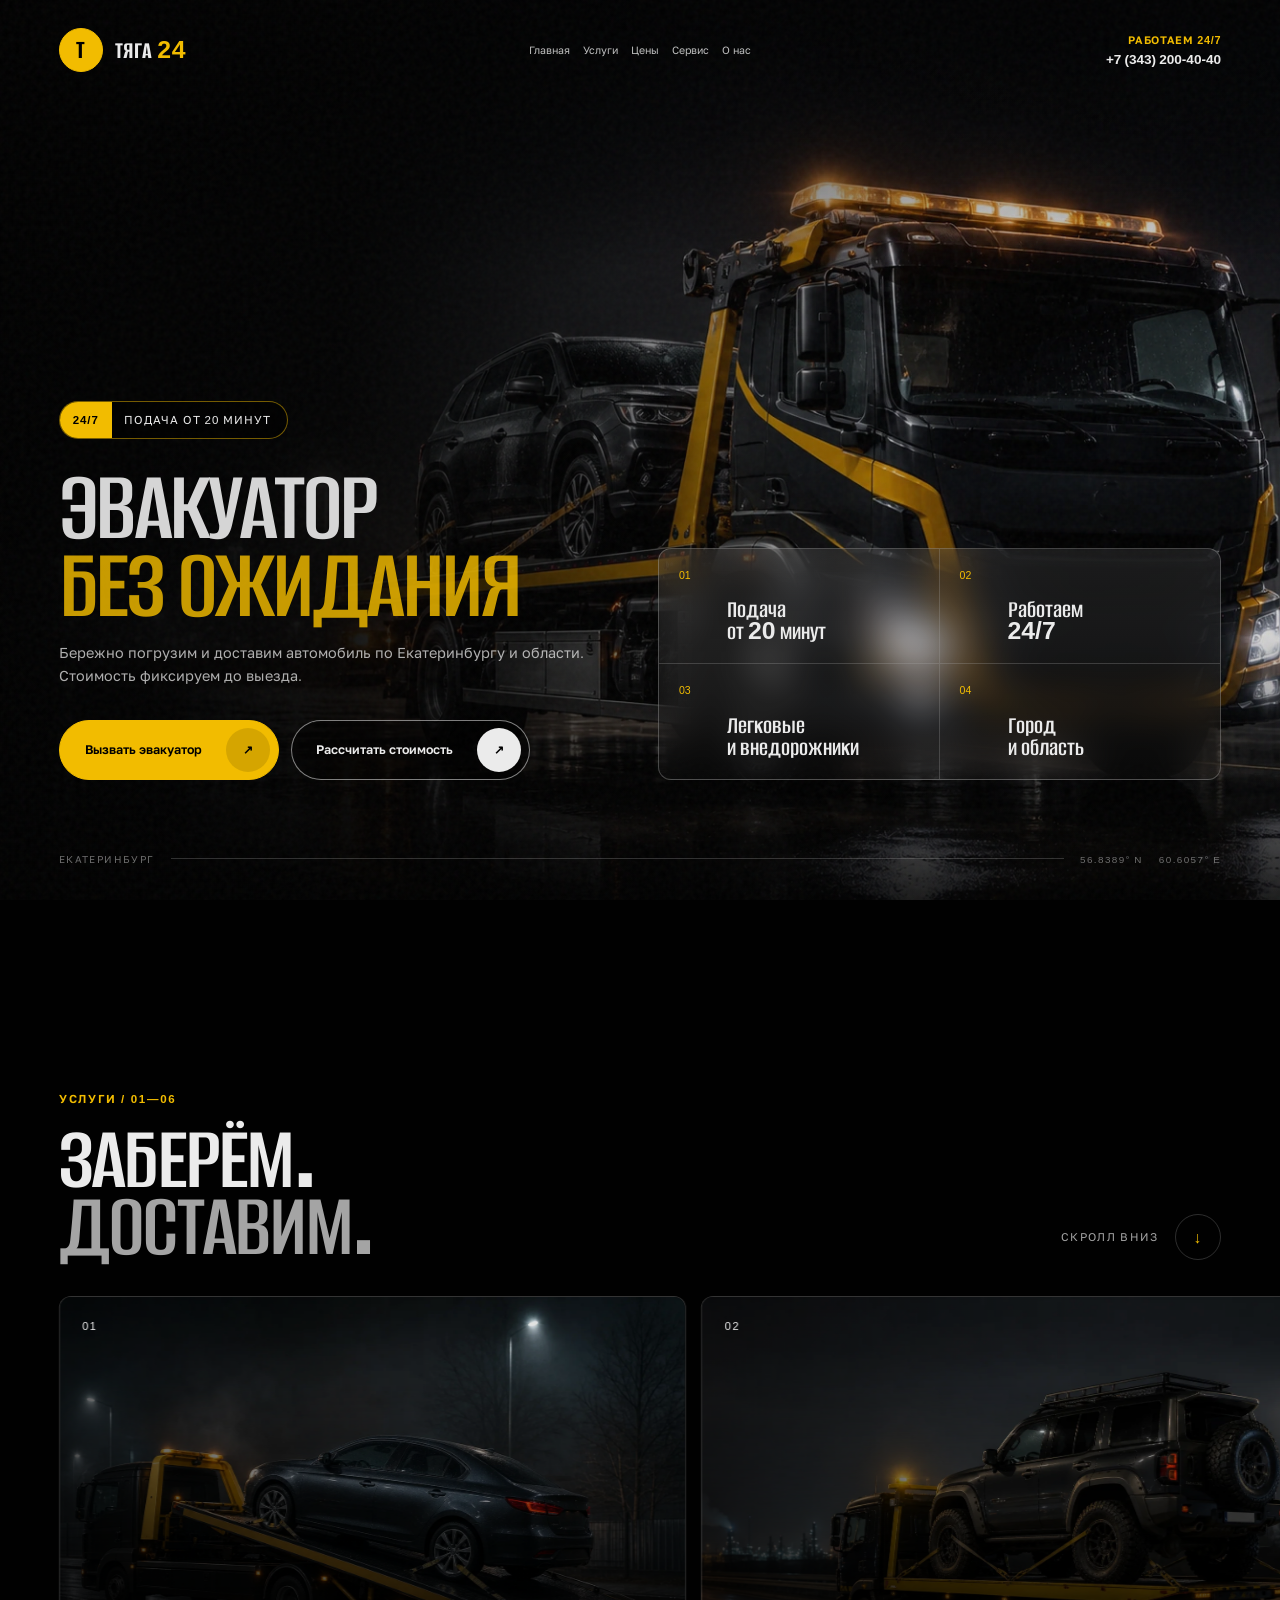
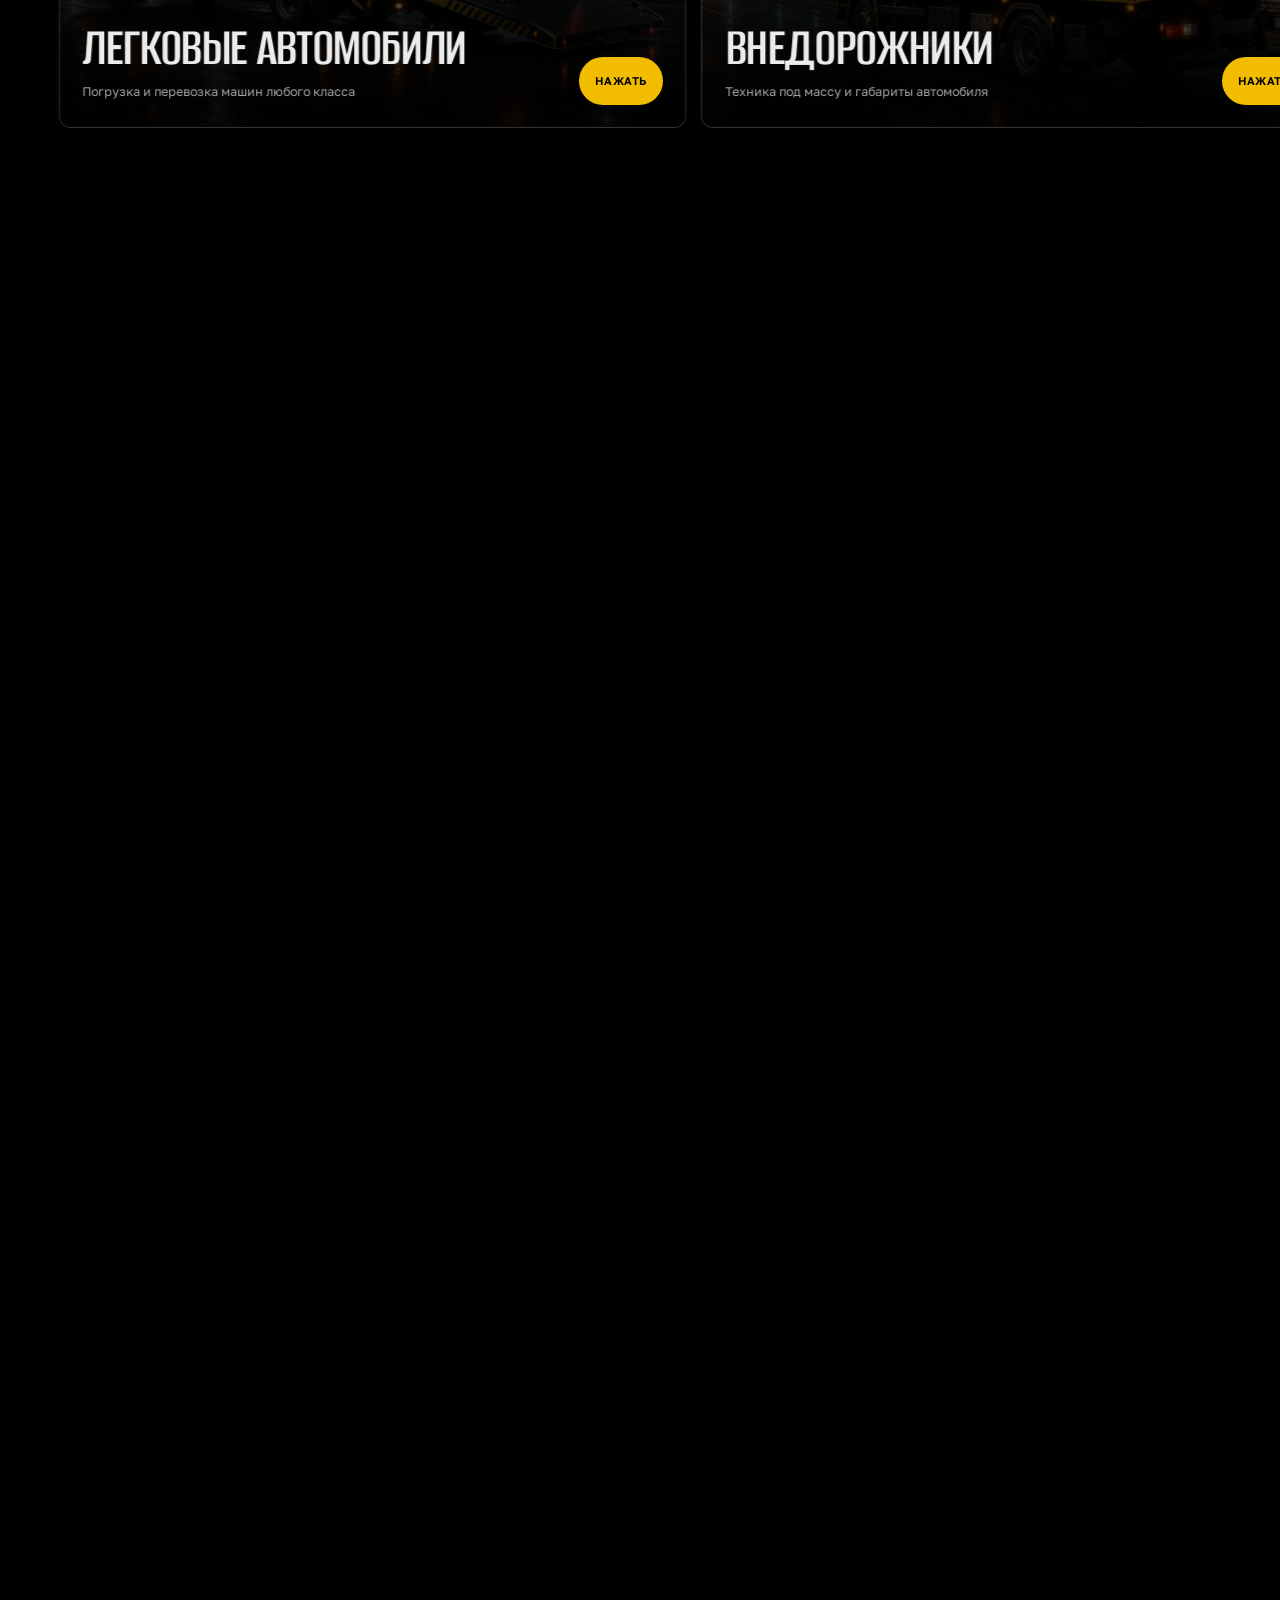
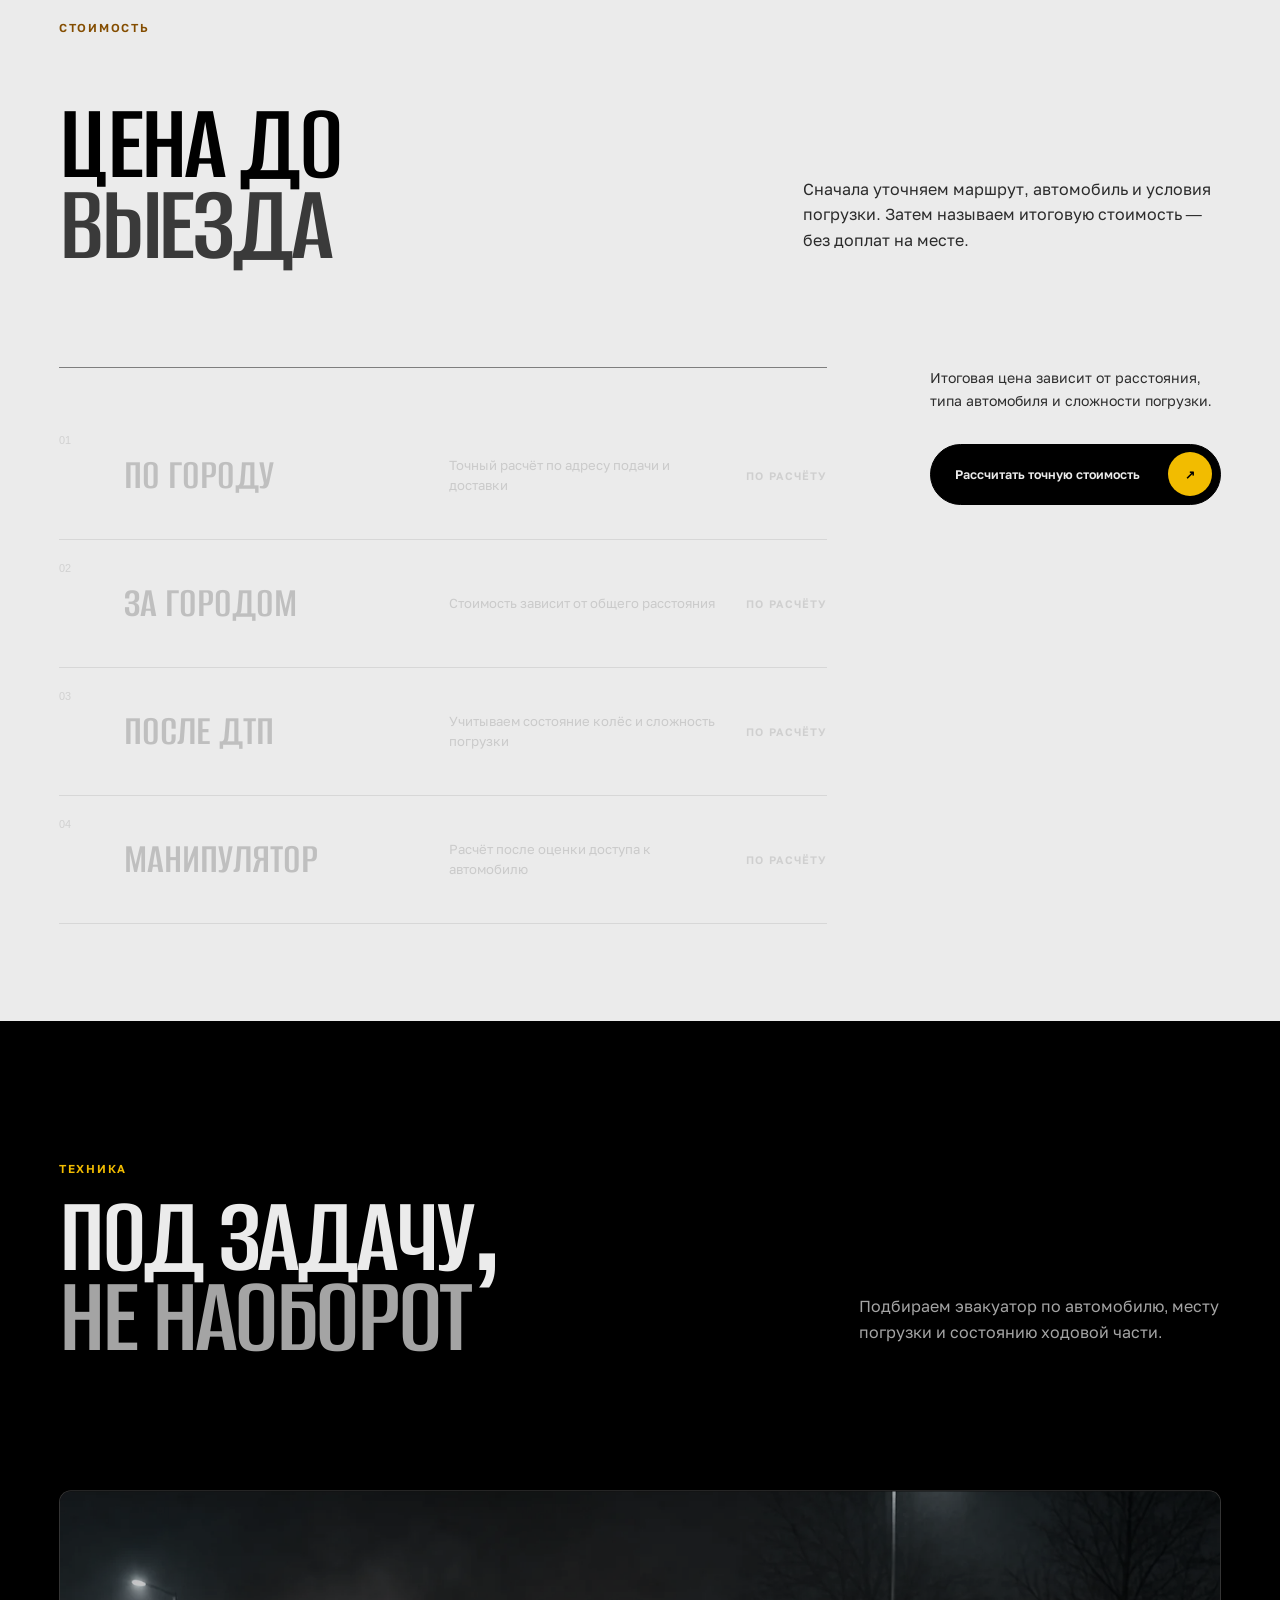
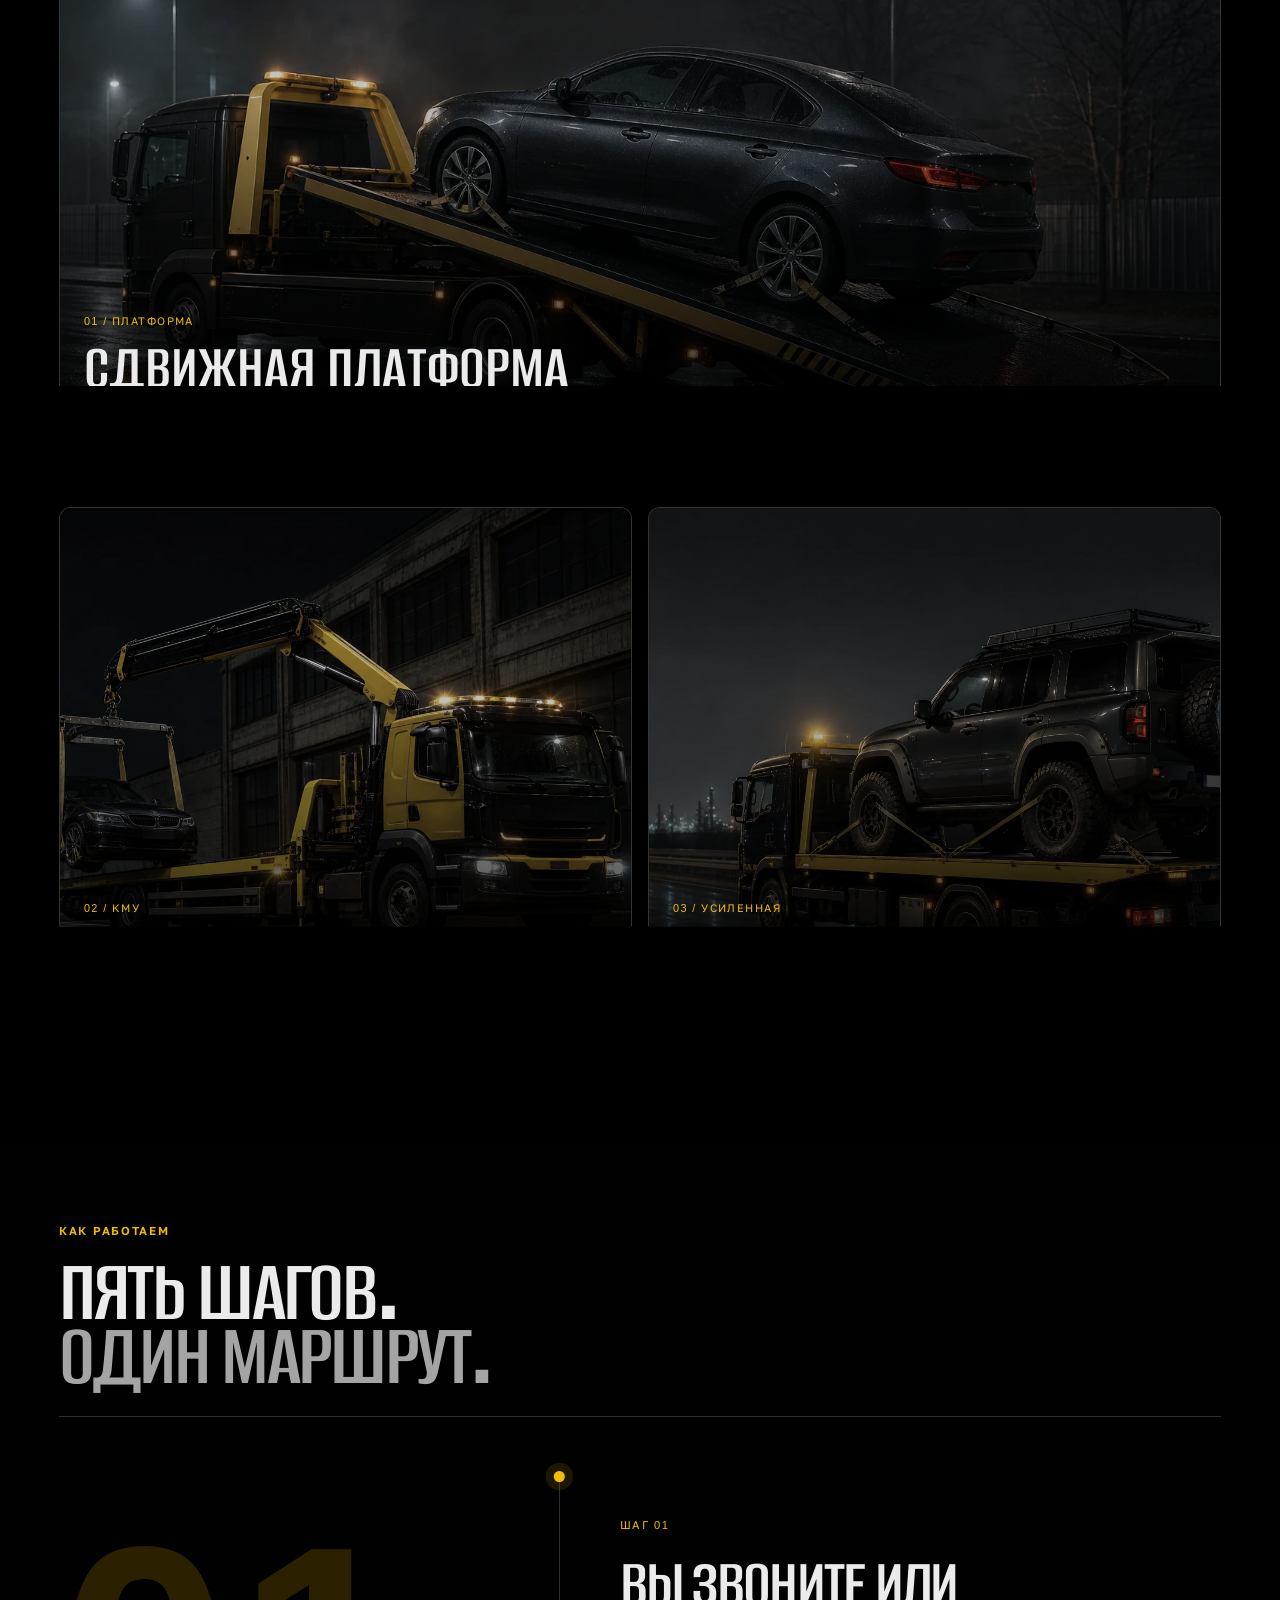
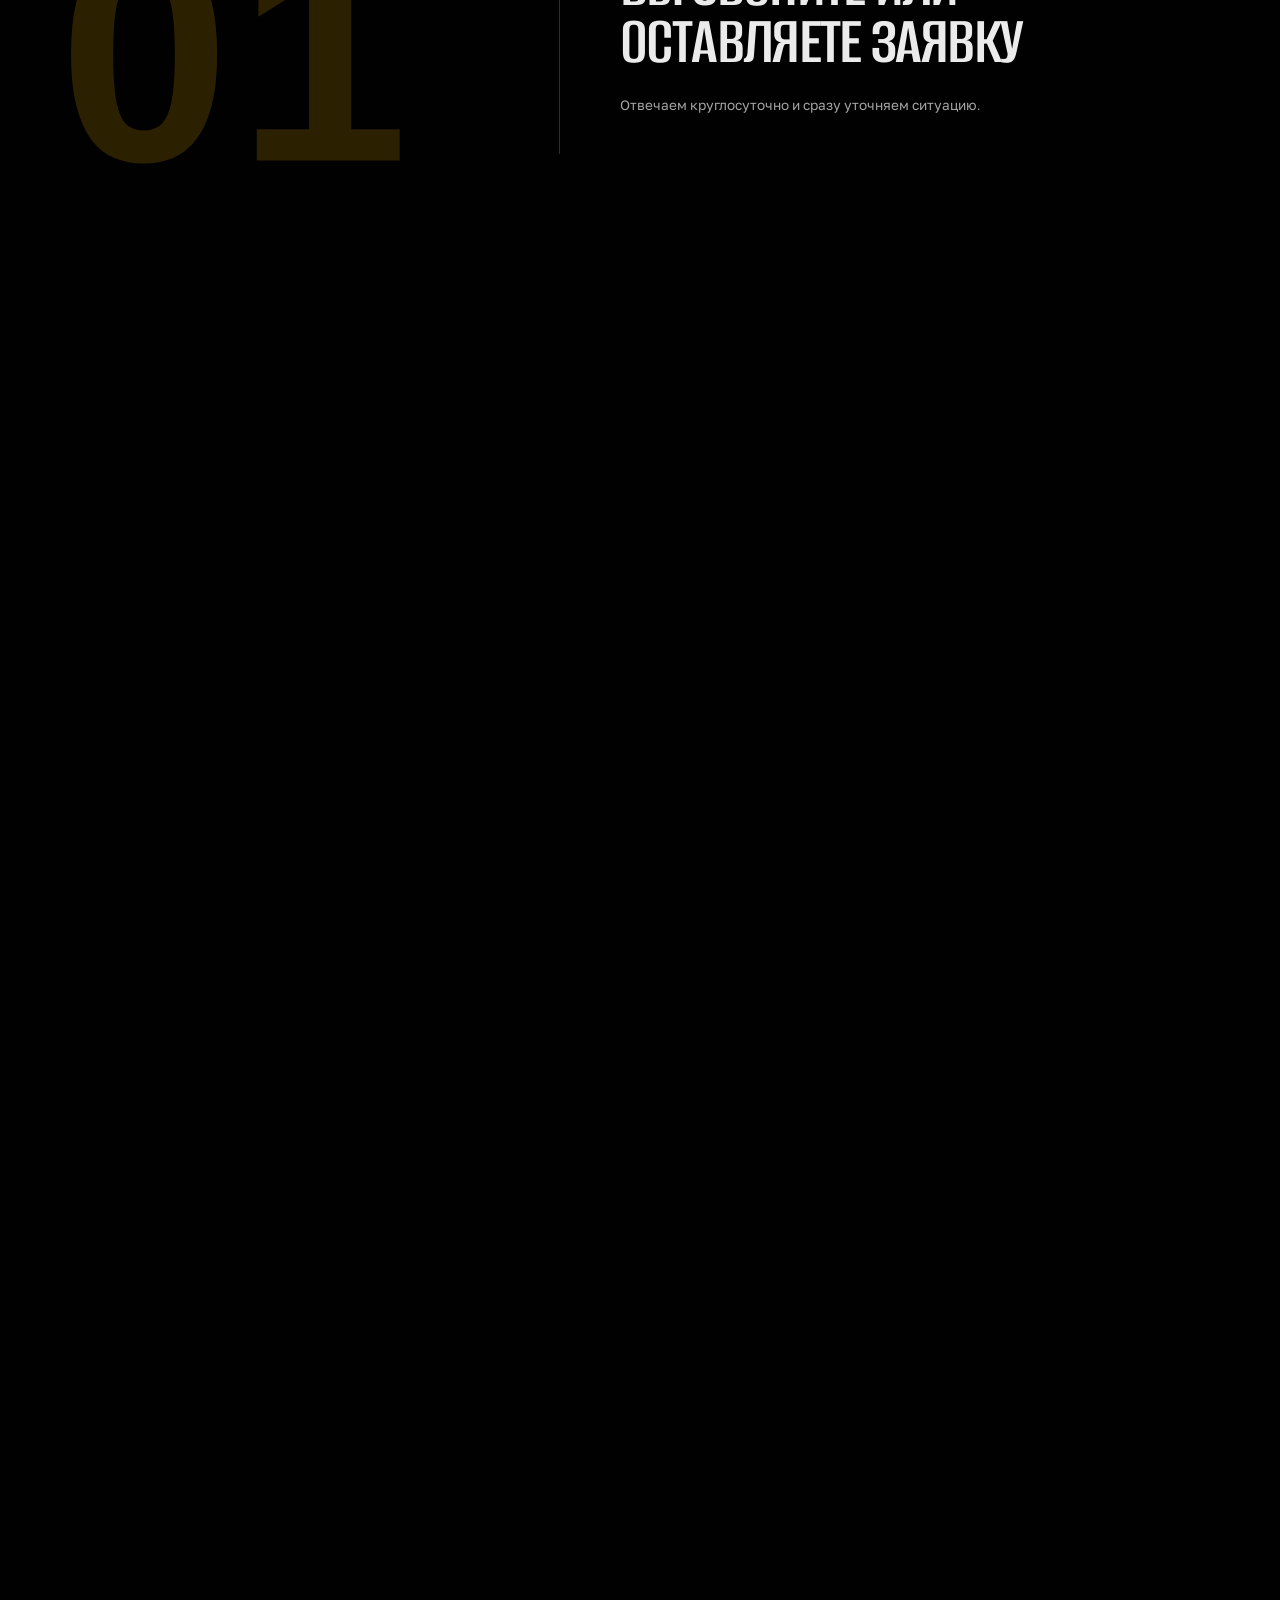
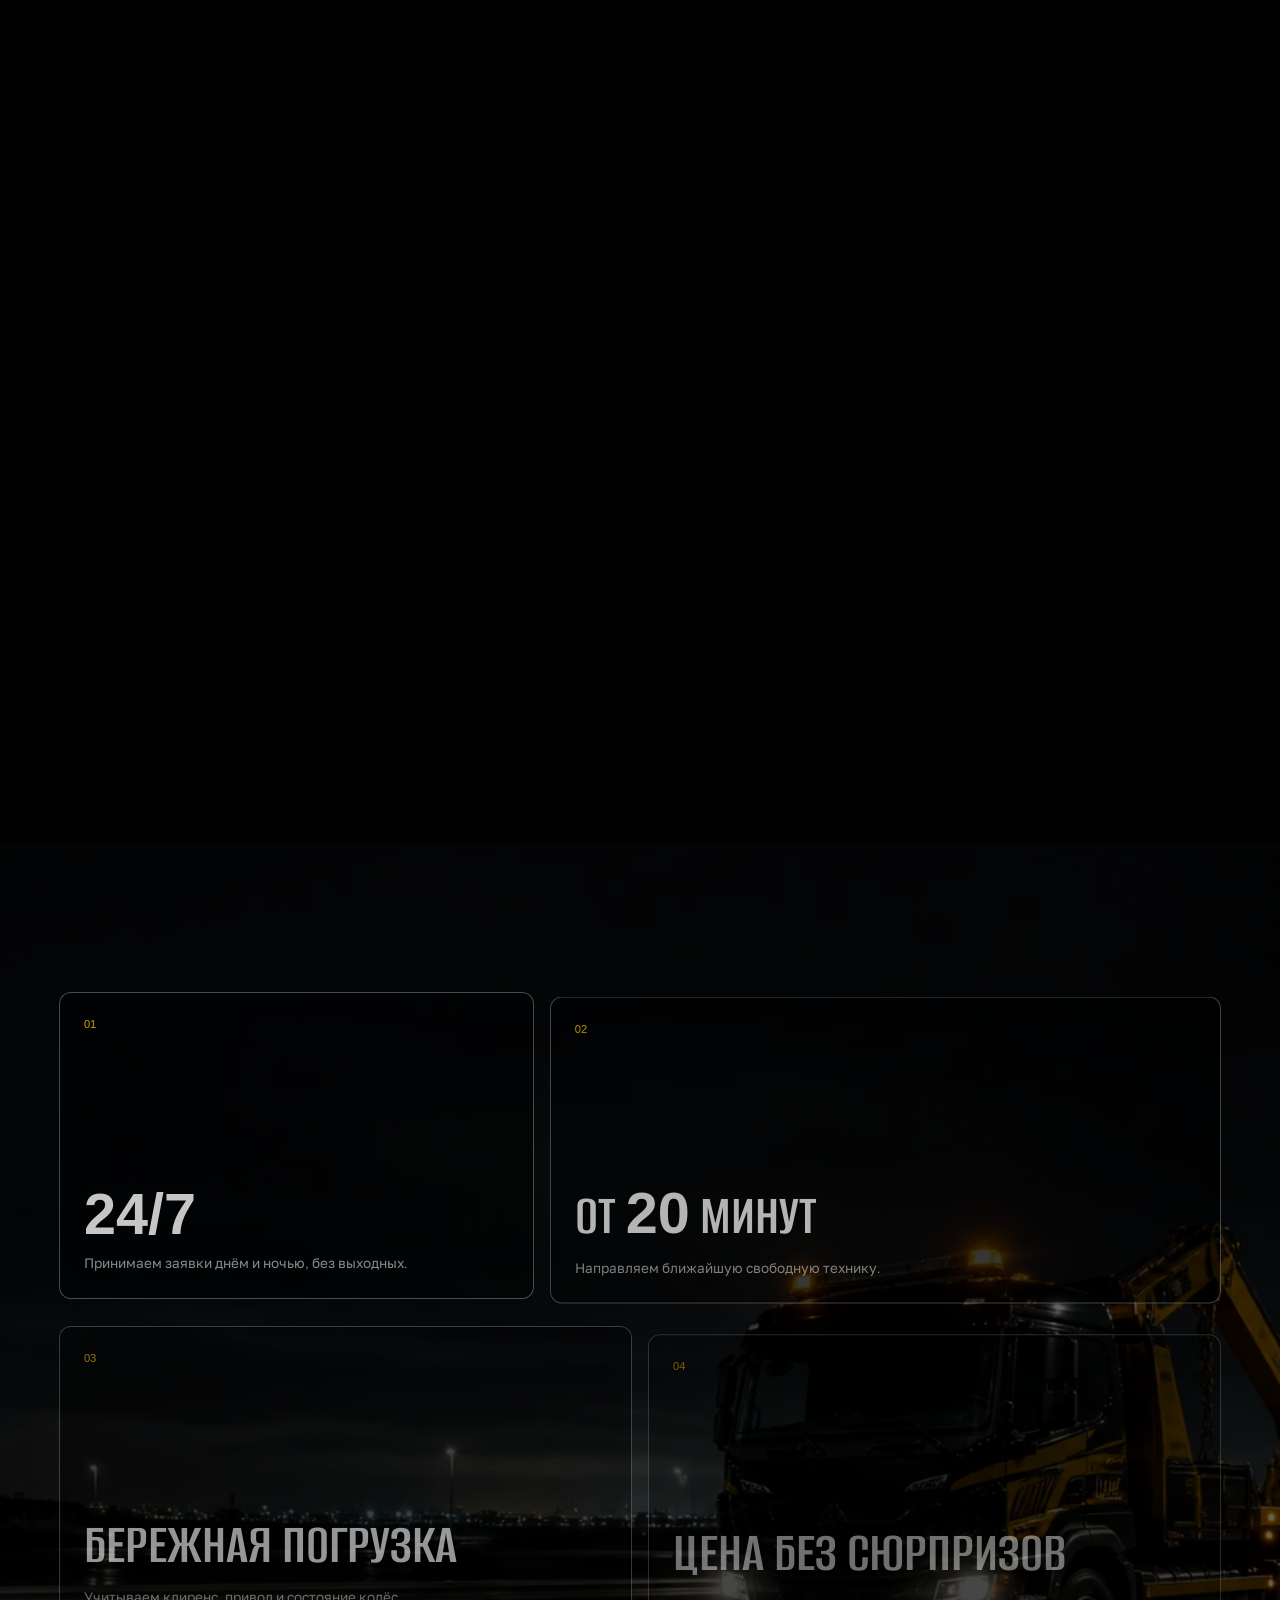
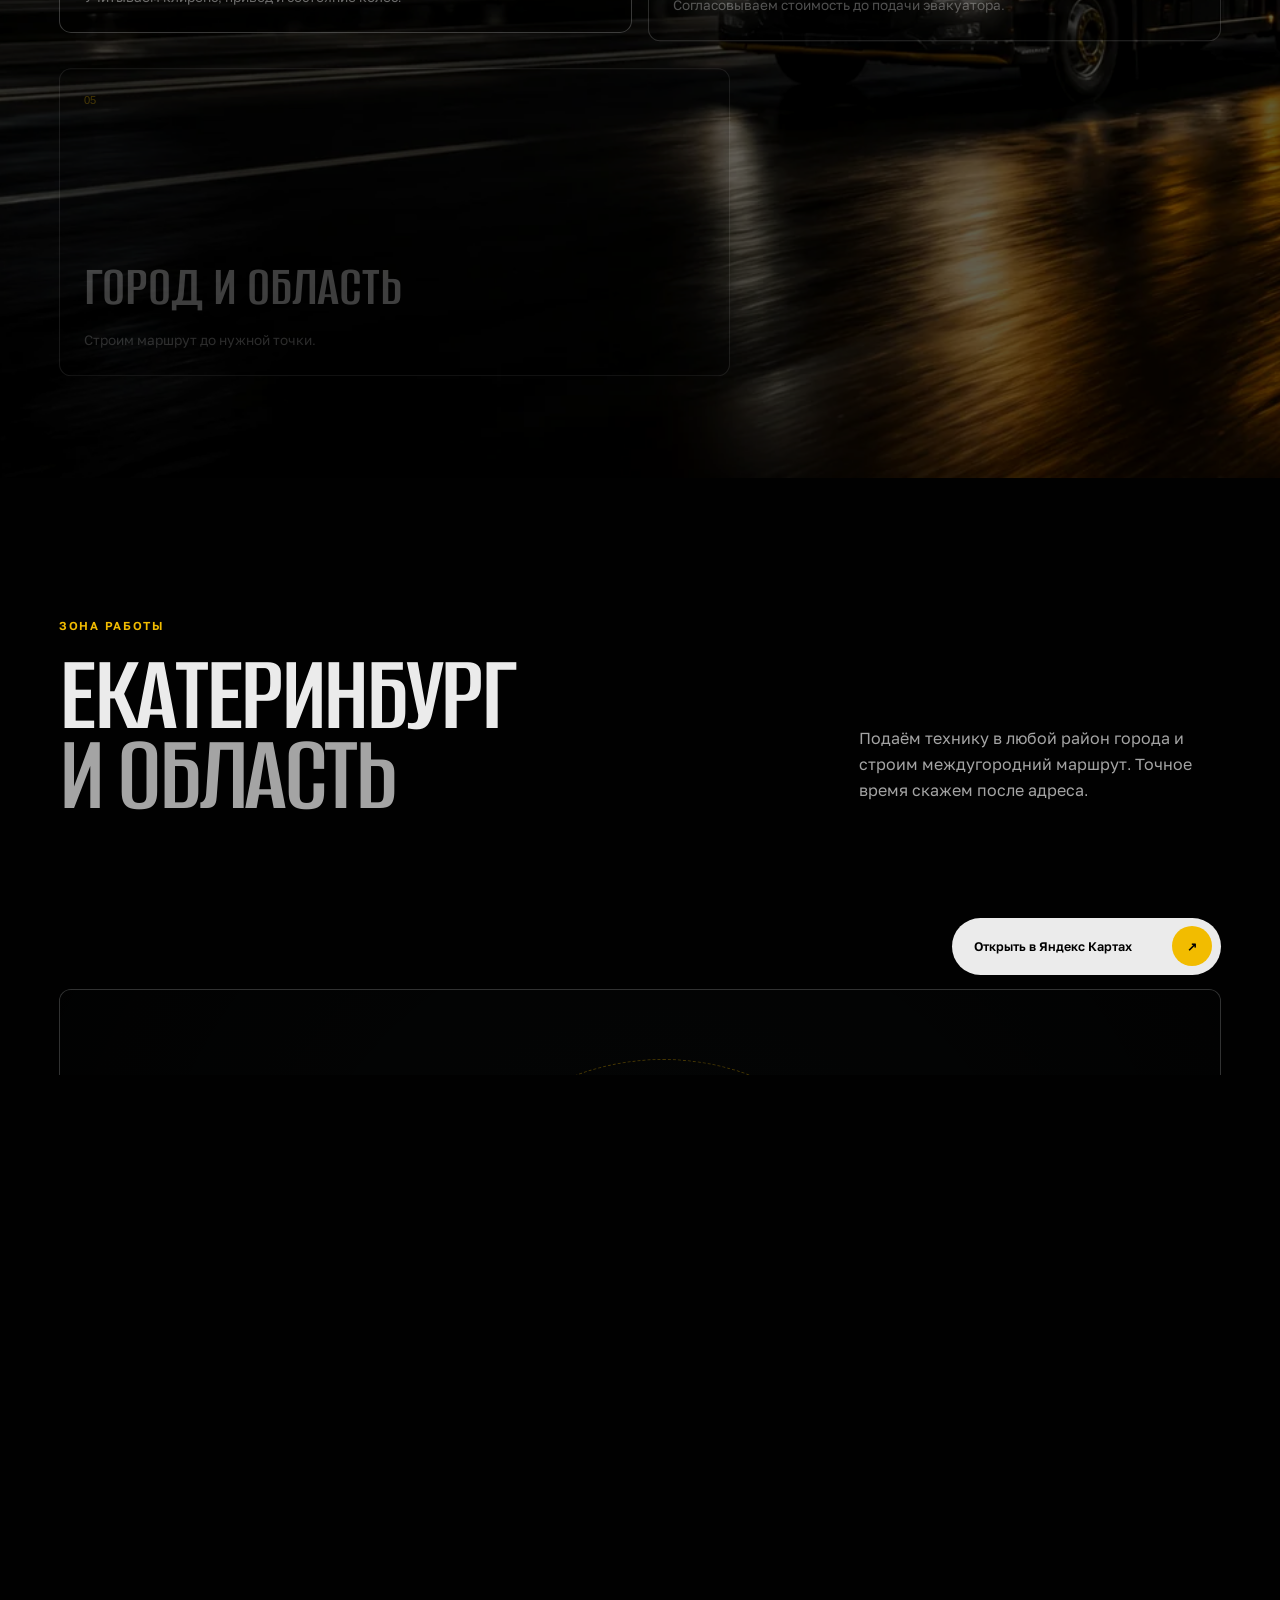
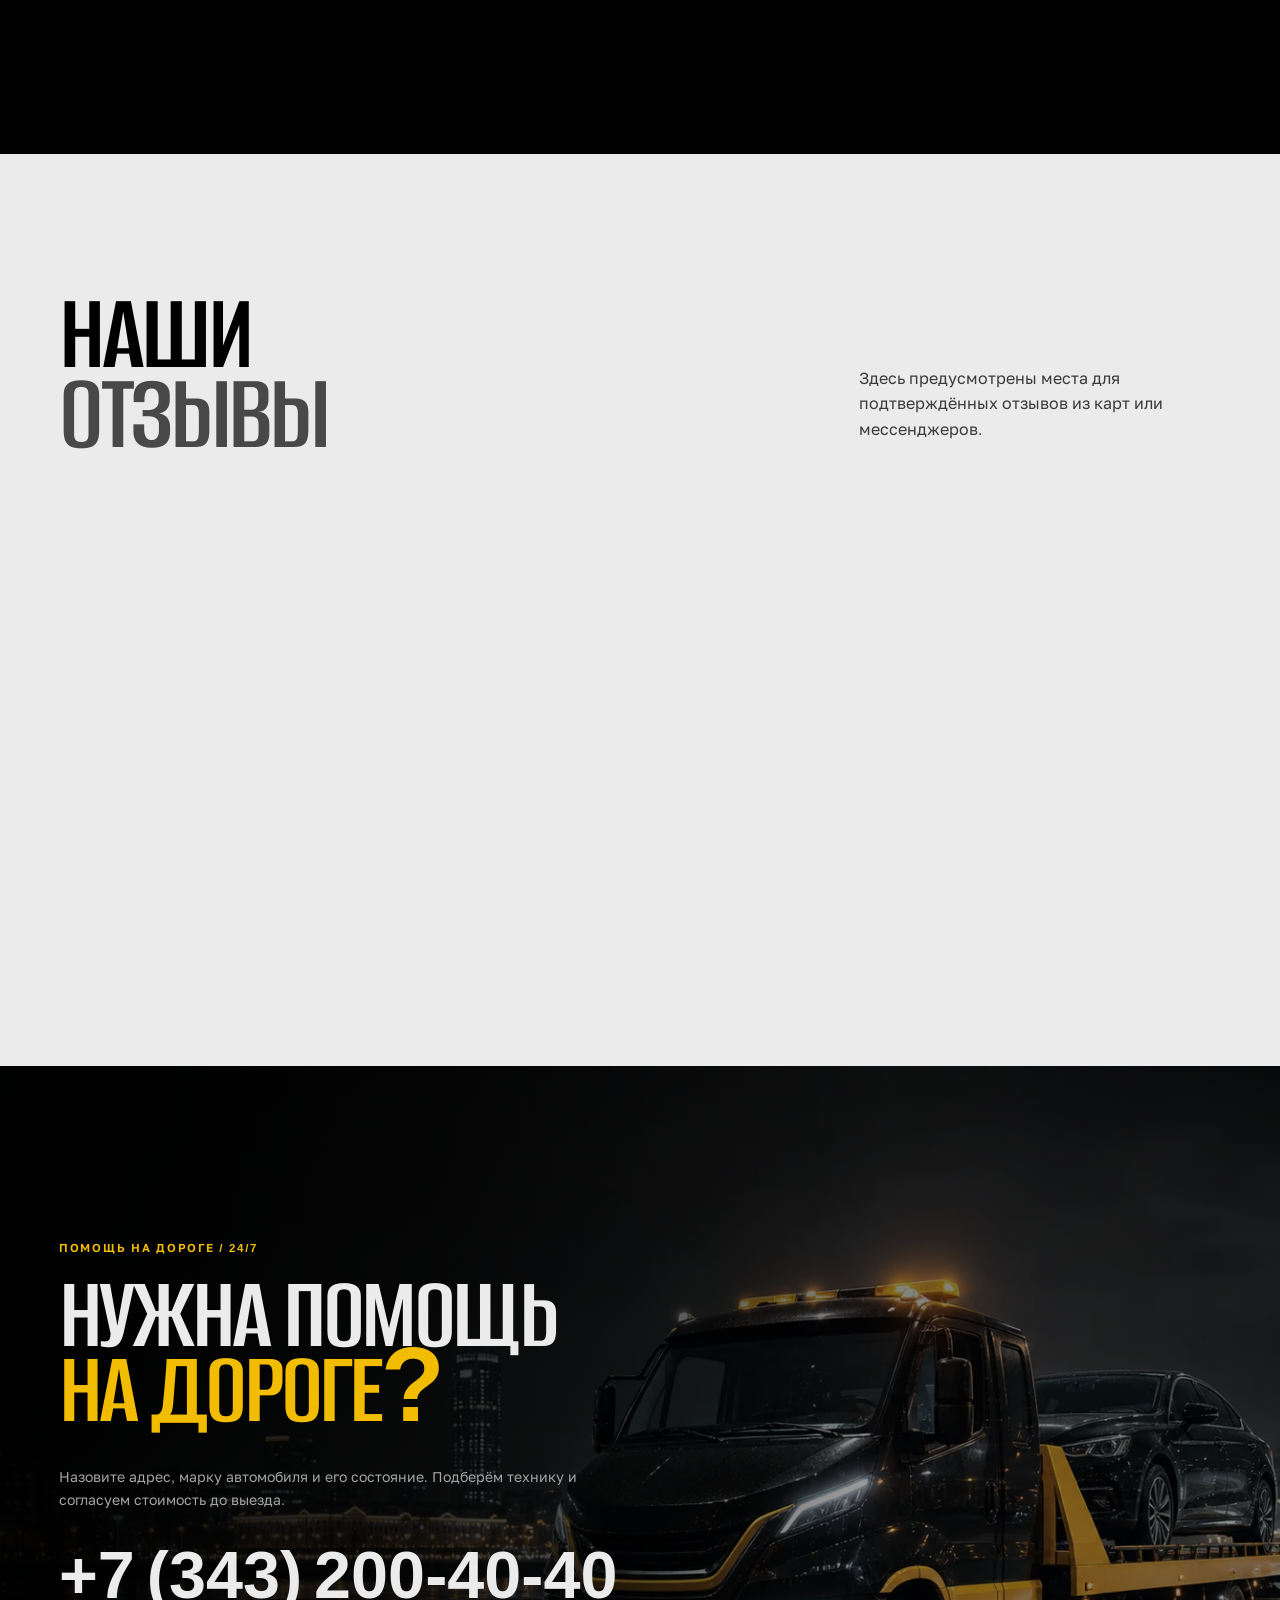
==== index.html @ 1d50d078 "Add files via upload" ====
<!doctype html>
<html lang="ru">
<head>
  <meta charset="utf-8">
  <meta name="viewport" content="width=device-width, initial-scale=1">
  <meta name="theme-color" content="#070808">
  <meta name="description" content="Эвакуатор в Екатеринбурге и области. Подача от 20 минут, работа 24/7, бережная погрузка.">
  <title>ТЯГА 24 — эвакуатор в Екатеринбурге</title>
  <link rel="preload" href="assets/fonts/alumni-sans-cyrillic.woff2" as="font" type="font/woff2" crossorigin>
  <link rel="preload" href="assets/fonts/golos-text-cyrillic.woff2" as="font" type="font/woff2" crossorigin>
  <link rel="preload" href="assets/hero-tow-truck.webp" as="image" type="image/webp" fetchpriority="high">
  <link rel="stylesheet" href="styles.css">
  <script src="assets/vendor/gsap.min.js" defer></script>
  <script src="assets/vendor/ScrollTrigger.min.js" defer></script>
  <script src="script.js" defer></script>
</head>
<body class="is-loading">
  <div class="preloader" data-preloader aria-live="polite" aria-label="Загрузка сайта">
    <div class="preloader__center">
      <div class="preloader__brand">
        <span class="brand__mark" aria-hidden="true">Т</span>
        <span class="brand__name">ТЯГА <b>24</b></span>
      </div>
      <div class="preloader__track" aria-hidden="true"><i data-preloader-track></i></div>
      <div class="preloader__meta">
        <span>Екатеринбург / 24/7</span>
        <strong data-preloader-value>0%</strong>
      </div>
    </div>
  </div>
  <noscript><style>.preloader{display:none!important}body.is-loading{overflow:auto}</style></noscript>
  <a class="skip-link" href="#main">Перейти к содержанию</a>

  <header class="site-header" data-header>
    <a class="brand" href="#hero" aria-label="ТЯГА 24 — на главную">
      <span class="brand__mark" aria-hidden="true">Т</span>
      <span class="brand__name">ТЯГА <b>24</b></span>
    </a>

    <nav class="desktop-nav" aria-label="Основная навигация">
      <a href="#hero">Главная</a>
      <a href="#services">Услуги</a>
      <a href="#prices">Цены</a>
      <a href="#fleet" aria-label="Сервис: техника, процесс работы и преимущества">Сервис</a>
      <a href="#coverage" aria-label="О нас: зона работы, отзывы и контакты">О нас</a>
    </nav>

    <div class="header-contact">
      <span>Работаем 24/7</span>
      <a href="tel:+73432004040">+7 (343) 200-40-40</a>
    </div>

    <button class="menu-toggle" type="button" aria-label="Открыть меню" aria-expanded="false" aria-controls="mobile-menu">
      <span></span><span></span>
    </button>

    <nav class="mobile-menu" id="mobile-menu" aria-label="Мобильная навигация" hidden>
      <a href="#hero">Главная</a>
      <a href="#services">Услуги</a>
      <a href="#prices">Цены</a>
      <a href="#fleet" aria-label="Сервис: техника, процесс работы и преимущества">Сервис</a>
      <a href="#coverage" aria-label="О нас: зона работы, отзывы и контакты">О нас</a>
      <a class="mobile-menu__phone" href="tel:+73432004040">+7 (343) 200-40-40</a>
    </nav>
  </header>

  <main id="main">
    <section class="hero" id="hero" aria-labelledby="hero-title">
      <div class="hero__media" aria-hidden="true">
        <picture>
          <source srcset="assets/hero-tow-truck.webp" type="image/webp">
          <img src="assets/hero-tow-truck.png" alt="" width="1680" height="945" fetchpriority="high">
        </picture>
      </div>
      <div class="hero__veil" aria-hidden="true"></div>
      <div class="hero__grain" aria-hidden="true"></div>

      <div class="hero__content section-shell">
        <div class="hero__copy">
          <div class="eyebrow"><span>24/7</span> Подача от 20 минут</div>
          <h1 id="hero-title"><span>ЭВАКУАТОР</span><span>БЕЗ ОЖИДАНИЯ</span></h1>
          <p class="hero__lead">Бережно погрузим и доставим автомобиль по Екатеринбургу и области. Стоимость фиксируем до выезда.</p>
          <div class="hero__actions">
            <a class="button button--primary" href="#contact"><span>Вызвать эвакуатор</span><i aria-hidden="true">↗</i></a>
            <a class="button button--ghost" href="#contact"><span>Рассчитать стоимость</span><i aria-hidden="true">↗</i></a>
          </div>
        </div>

        <div class="hero__facts" aria-label="Ключевые преимущества">
          <article><span>01</span><strong>Подача<br>от 20 минут</strong></article>
          <article><span>02</span><strong>Работаем<br>24/7</strong></article>
          <article><span>03</span><strong>Легковые<br>и внедорожники</strong></article>
          <article><span>04</span><strong>Город<br>и область</strong></article>
        </div>
      </div>

      <div class="hero__status section-shell" aria-hidden="true">
        <span>ЕКАТЕРИНБУРГ</span><span class="status-line"></span><span>56.8389° N</span><span>60.6057° E</span>
      </div>
    </section>

    <section class="services" id="services" aria-labelledby="services-title">
      <div class="services__sticky">
        <header class="services__intro section-shell">
          <div>
            <p class="section-kicker">Услуги / 01—06</p>
            <h2 id="services-title" class="section-title"><span>ЗАБЕРЁМ.</span><span>ДОСТАВИМ.</span></h2>
          </div>
          <div class="scroll-hint" aria-hidden="true"><span>Скролл вниз</span><b>↓</b></div>
        </header>

        <div class="services__track" data-services-track>
          <article class="service-card service-card--one" role="button" tabindex="0" data-service="passenger" aria-label="Подробнее об эвакуации легкового автомобиля">
            <img src="assets/service-passenger-v2.webp" alt="Погрузка легкового автомобиля на сдвижную платформу" width="1536" height="1024" loading="lazy">
            <span class="service-card__shade" aria-hidden="true"></span>
            <span class="service-card__index">01</span>
            <div class="service-card__body"><h3>ЛЕГКОВЫЕ АВТОМОБИЛИ</h3><p>Погрузка и перевозка машин любого класса</p></div>
            <span class="service-card__open" aria-hidden="true">Нажать</span>
          </article>
          <article class="service-card service-card--two" role="button" tabindex="0" data-service="suv" aria-label="Подробнее об эвакуации внедорожника">
            <img src="assets/service-suv-v2.webp" alt="Перевозка внедорожника на усиленной платформе" width="1536" height="1024" loading="lazy">
            <span class="service-card__shade" aria-hidden="true"></span>
            <span class="service-card__index">02</span>
            <div class="service-card__body"><h3>ВНЕДОРОЖНИКИ</h3><p>Техника под массу и габариты автомобиля</p></div>
            <span class="service-card__open" aria-hidden="true">Нажать</span>
          </article>
          <article class="service-card service-card--three" role="button" tabindex="0" data-service="accident" aria-label="Подробнее об эвакуации после ДТП">
            <img src="assets/service-accident-v2.webp" alt="Погрузка повреждённого автомобиля после ДТП" width="1536" height="1024" loading="lazy">
            <span class="service-card__shade" aria-hidden="true"></span>
            <span class="service-card__index">03</span>
            <div class="service-card__body"><h3>ПОСЛЕ ДТП</h3><p>Аккуратная работа с заблокированными колёсами</p></div>
            <span class="service-card__open" aria-hidden="true">Нажать</span>
          </article>
          <article class="service-card service-card--four" role="button" tabindex="0" data-service="breakdown" aria-label="Подробнее об эвакуации неисправного автомобиля">
            <img src="assets/service-breakdown-v2.webp" alt="Неисправный автомобиль и прибывший эвакуатор" width="1536" height="1024" loading="lazy">
            <span class="service-card__shade" aria-hidden="true"></span>
            <span class="service-card__index">04</span>
            <div class="service-card__body"><h3>НЕИСПРАВНЫЕ АВТО</h3><p>Из двора, паркинга или с обочины</p></div>
            <span class="service-card__open" aria-hidden="true">Нажать</span>
          </article>
          <article class="service-card service-card--five" role="button" tabindex="0" data-service="region" aria-label="Подробнее о междугородней перевозке">
            <img src="assets/service-region-v2.webp" alt="Междугородняя перевозка автомобиля по трассе" width="1536" height="1024" loading="lazy">
            <span class="service-card__shade" aria-hidden="true"></span>
            <span class="service-card__index">05</span>
            <div class="service-card__body"><h3>МЕЖГОРОД</h3><p>Перевозка по области и между городами</p></div>
            <span class="service-card__open" aria-hidden="true">Нажать</span>
          </article>
          <article class="service-card service-card--six" role="button" tabindex="0" data-service="crane" aria-label="Подробнее об эвакуаторе с манипулятором">
            <img src="assets/service-crane-v2.webp" alt="Манипулятор поднимает автомобиль краном" width="1536" height="1024" loading="lazy">
            <span class="service-card__shade" aria-hidden="true"></span>
            <span class="service-card__index">06</span>
            <div class="service-card__body"><h3>МАНИПУЛЯТОР</h3><p>Погрузка из кювета и труднодоступных мест</p></div>
            <span class="service-card__open" aria-hidden="true">Нажать</span>
          </article>
        </div>
      </div>
    </section>

    <section class="prices section-space" id="prices" aria-labelledby="prices-title">
      <div class="section-shell prices__head">
        <p class="section-kicker">Стоимость</p>
        <h2 id="prices-title" class="section-title"><span>ЦЕНА ДО</span><span>ВЫЕЗДА</span></h2>
        <p>Сначала уточняем маршрут, автомобиль и условия погрузки. Затем называем итоговую стоимость — без доплат на месте.</p>
      </div>

      <div class="prices__stage section-shell">
        <div class="price-stack" aria-label="Виды расчёта стоимости">
          <article class="price-row" data-price-row>
            <span>01</span><h3>ПО ГОРОДУ</h3><p>Точный расчёт по адресу подачи и доставки</p><strong>ПО РАСЧЁТУ</strong>
          </article>
          <article class="price-row" data-price-row>
            <span>02</span><h3>ЗА ГОРОДОМ</h3><p>Стоимость зависит от общего расстояния</p><strong>ПО РАСЧЁТУ</strong>
          </article>
          <article class="price-row" data-price-row>
            <span>03</span><h3>ПОСЛЕ ДТП</h3><p>Учитываем состояние колёс и сложность погрузки</p><strong>ПО РАСЧЁТУ</strong>
          </article>
          <article class="price-row" data-price-row>
            <span>04</span><h3>МАНИПУЛЯТОР</h3><p>Расчёт после оценки доступа к автомобилю</p><strong>ПО РАСЧЁТУ</strong>
          </article>
        </div>

        <div class="price-aside">
          <p>Итоговая цена зависит от расстояния, типа автомобиля и сложности погрузки.</p>
          <a class="button button--primary" href="#contact"><span>Рассчитать точную стоимость</span><i aria-hidden="true">↗</i></a>
        </div>
      </div>
    </section>

    <section class="fleet section-space" id="fleet" aria-labelledby="fleet-title">
      <div class="section-shell">
        <header class="fleet__intro">
          <div><p class="section-kicker">Техника</p><h2 id="fleet-title" class="section-title"><span>ПОД ЗАДАЧУ,</span><span>НЕ НАОБОРОТ</span></h2></div>
          <p>Подбираем эвакуатор по автомобилю, месту погрузки и состоянию ходовой части.</p>
        </header>

        <div class="fleet__grid">
          <article class="fleet-card fleet-card--wide">
            <img src="assets/service-passenger-v2.webp" alt="Эвакуатор со сдвижной платформой" width="1536" height="1024" loading="lazy">
            <div><span>01 / ПЛАТФОРМА</span><h3>СДВИЖНАЯ ПЛАТФОРМА</h3><p>Для легковых автомобилей и кроссоверов. Ровная контролируемая погрузка.</p></div>
          </article>
          <article class="fleet-card">
            <img src="assets/service-crane-v2.webp" alt="Эвакуатор с краном-манипулятором" width="1536" height="1024" loading="lazy">
            <div><span>02 / КМУ</span><h3>МАНИПУЛЯТОР</h3><p>Для сложного доступа, кюветов и заблокированных автомобилей.</p></div>
          </article>
          <article class="fleet-card">
            <img src="assets/service-suv-v2.webp" alt="Эвакуатор для внедорожников" width="1536" height="1024" loading="lazy">
            <div><span>03 / УСИЛЕННАЯ</span><h3>ДЛЯ ВНЕДОРОЖНИКОВ</h3><p>Платформа под увеличенные габариты автомобиля.</p></div>
          </article>
        </div>
      </div>
    </section>

    <section class="process" id="process" aria-labelledby="process-title">
      <div class="process__sticky section-shell">
        <header class="process__head">
          <p class="section-kicker">Как работаем</p>
          <h2 id="process-title" class="section-title"><span>ПЯТЬ ШАГОВ.</span><span>ОДИН МАРШРУТ.</span></h2>
        </header>

        <div class="process__scene">
          <div class="process__number" aria-hidden="true">01</div>
          <div class="route-line" aria-hidden="true"><span></span></div>
          <div class="process__steps">
            <article class="process-step is-active" data-step="01"><span>Шаг 01</span><h3>ВЫ ЗВОНИТЕ ИЛИ ОСТАВЛЯЕТЕ ЗАЯВКУ</h3><p>Отвечаем круглосуточно и сразу уточняем ситуацию.</p></article>
            <article class="process-step" data-step="02"><span>Шаг 02</span><h3>УТОЧНЯЕМ АДРЕС И АВТОМОБИЛЬ</h3><p>Фиксируем маршрут, состояние машины и условия подъезда.</p></article>
            <article class="process-step" data-step="03"><span>Шаг 03</span><h3>ОТПРАВЛЯЕМ БЛИЖАЙШИЙ ЭВАКУАТОР</h3><p>Подбираем подходящую платформу и направляем экипаж.</p></article>
            <article class="process-step" data-step="04"><span>Шаг 04</span><h3>ПОГРУЖАЕМ АВТОМОБИЛЬ</h3><p>Проверяем фиксацию и бережно поднимаем машину.</p></article>
            <article class="process-step" data-step="05"><span>Шаг 05</span><h3>ДОСТАВЛЯЕМ В НУЖНУЮ ТОЧКУ</h3><p>В сервис, на стоянку, домой или по другому адресу.</p></article>
          </div>
        </div>
      </div>
    </section>

    <section class="advantages section-space" id="advantages" aria-labelledby="advantages-title">
      <div class="section-shell">
        <h2 id="advantages-title" class="visually-hidden">Почему выбирают ТЯГА 24</h2>
        <div class="advantages__grid">
          <article><span>01</span><h3>24/7</h3><p>Принимаем заявки днём и ночью, без выходных.</p></article>
          <article><span>02</span><h3>ОТ 20 МИНУТ</h3><p>Направляем ближайшую свободную технику.</p></article>
          <article><span>03</span><h3>БЕРЕЖНАЯ ПОГРУЗКА</h3><p>Учитываем клиренс, привод и состояние колёс.</p></article>
          <article><span>04</span><h3>ЦЕНА БЕЗ СЮРПРИЗОВ</h3><p>Согласовываем стоимость до подачи эвакуатора.</p></article>
          <article><span>05</span><h3>ГОРОД И ОБЛАСТЬ</h3><p>Строим маршрут до нужной точки.</p></article>
          <article><span>06</span><h3>ТЕХНИКА ПОД ЗАДАЧУ</h3><p>Платформа или манипулятор — по ситуации.</p></article>
        </div>
      </div>
    </section>

    <section class="coverage section-space" id="coverage" aria-labelledby="coverage-title">
      <div class="section-shell">
        <header class="coverage__head">
          <div><p class="section-kicker">Зона работы</p><h2 id="coverage-title" class="section-title"><span>ЕКАТЕРИНБУРГ</span><span>И ОБЛАСТЬ</span></h2></div>
          <p>Подаём технику в любой район города и строим междугородний маршрут. Точное время скажем после адреса.</p>
        </header>

        <div class="map-actions"><a href="https://yandex.ru/maps/54/yekaterinburg/?ll=60.605702%2C56.838011&amp;z=11" target="_blank" rel="noopener noreferrer">Открыть в Яндекс Картах <i aria-hidden="true">↗</i></a></div>
        <div class="map-placeholder" role="img" aria-label="Яндекс Карта Екатеринбурга. Карта показана без возможности перемещения и масштабирования.">
          <iframe class="map-frame" src="https://yandex.ru/map-widget/v1/?ll=60.605702%2C56.838011&amp;z=11&amp;l=map" title="Яндекс Карта Екатеринбурга" loading="lazy" tabindex="-1" aria-hidden="true"></iframe>
          <span class="map-radius map-radius--one" aria-hidden="true"></span>
          <span class="map-radius map-radius--two" aria-hidden="true"></span>
          <div class="map-pin" aria-hidden="true"><strong>ЕКАТЕРИНБУРГ</strong><span>Зона подачи техники</span></div>
        </div>
      </div>
    </section>

    <section class="reviews section-space" id="reviews" aria-labelledby="reviews-title">
      <div class="section-shell">
        <header class="reviews__head">
          <h2 id="reviews-title" class="section-title"><span>НАШИ</span><span>ОТЗЫВЫ</span></h2>
          <p>Здесь предусмотрены места для подтверждённых отзывов из карт или мессенджеров.</p>
        </header>
        <div class="reviews__grid">
          <article><div class="stars" aria-label="Место для рейтинга">★★★★★</div><blockquote>Добавьте короткий подтверждённый отзыв клиента о подаче, погрузке и доставке.</blockquote><footer><strong>Имя клиента</strong><span>Автомобиль / услуга</span></footer></article>
          <article><div class="stars" aria-label="Место для рейтинга">★★★★★</div><blockquote>Карточка готова для реального текста без рекламных формулировок и неподтверждённых обещаний.</blockquote><footer><strong>Имя клиента</strong><span>Автомобиль / услуга</span></footer></article>
          <article><div class="stars" aria-label="Место для рейтинга">★★★★★</div><blockquote>После публикации отзывы на телефоне остаются в естественном вертикальном потоке.</blockquote><footer><strong>Имя клиента</strong><span>Автомобиль / услуга</span></footer></article>
        </div>
      </div>
    </section>

    <section class="final-cta" id="contact" aria-labelledby="final-title">
      <div class="final-cta__media" aria-hidden="true"><img src="assets/final-cta-v2.webp" alt="" width="1536" height="1024" loading="lazy"></div>
      <div class="final-cta__content section-shell">
        <p class="section-kicker">Помощь на дороге / 24/7</p>
        <h2 id="final-title"><span>НУЖНА ПОМОЩЬ</span><span>НА ДОРОГЕ?</span></h2>
        <p>Назовите адрес, марку автомобиля и его состояние. Подберём технику и согласуем стоимость до выезда.</p>
        <a class="final-cta__phone" href="tel:+73432004040">+7 (343) 200-40-40</a>
        <dl class="final-cta__meta"><div><dt>Подача</dt><dd>от 20 минут</dd></div><div><dt>Режим</dt><dd>круглосуточно</dd></div></dl>
        <div class="final-cta__actions">
          <a class="button button--primary" href="tel:+73432004040"><span>Позвонить</span><i aria-hidden="true">↗</i></a>
          <a class="button button--ghost" href="tel:+73432004040"><span>Рассчитать стоимость</span><i aria-hidden="true">↗</i></a>
        </div>
      </div>
    </section>
  </main>

  <dialog class="service-modal" data-service-modal aria-labelledby="service-modal-title">
    <button class="service-modal__close" type="button" data-modal-close aria-label="Закрыть описание услуги">×</button>
    <div class="service-modal__visual"><img data-modal-image src="assets/service-passenger-v2.webp" alt="" width="1536" height="1024"></div>
    <div class="service-modal__content">
      <span class="service-modal__index" data-modal-index>01 / Услуга</span>
      <h2 id="service-modal-title" data-modal-title>Легковые автомобили</h2>
      <p data-modal-lead></p>
      <div class="service-modal__details">
        <div><span>Как работаем</span><ol data-modal-steps></ol></div>
        <div><span>Стоимость</span><strong>По расчёту</strong><p data-modal-price></p></div>
      </div>
      <div class="service-modal__actions">
        <a class="button button--primary" href="#contact" data-modal-contact><span>Вызвать эвакуатор</span><i aria-hidden="true">↗</i></a>
        <a class="button button--ghost" href="#prices" data-modal-price-link><span>Как считаем цену</span><i aria-hidden="true">↗</i></a>
      </div>
    </div>
  </dialog>

  <footer class="footer">
    <div class="footer__brand section-shell" aria-hidden="true"><span>ТЯГА</span><span>24</span></div>
    <div class="footer__grid section-shell">
      <div><span>Связаться</span><a href="tel:+73432004040">+7 (343) 200-40-40</a><small>Телефон / мессенджеры</small></div>
      <div><span>Работаем</span><strong>Круглосуточно, 24/7</strong><small>Екатеринбург и область</small></div>
      <div><span>Оператор сайта</span><strong>[Полное наименование]</strong><small>ИНН [указать] · ОГРН/ОГРНИП [указать]<br>[юридический адрес]</small></div>
      <div class="footer__documents"><span>Документы</span><a href="legal.html#privacy">Политика конфиденциальности</a><a href="legal.html#consent">Согласие на обработку данных</a><a href="legal.html#cookies">Использование cookie</a><a href="legal.html#details">Реквизиты</a></div>
    </div>
    <div class="footer__notice section-shell">Информация на сайте носит справочный характер и не является публичной офертой. Перед публикацией заполните реквизиты и проверьте документы с юристом.</div>
    <div class="footer__bottom section-shell"><span>© 2026 ТЯГА 24</span><span>Эвакуация автомобилей</span></div>
  </footer>
</body>
</html>
---- styles.css ----
@font-face {
  font-family: "Alumni Sans";
  src: url("assets/fonts/alumni-sans-cyrillic.woff2") format("woff2");
  font-style: normal;
  font-weight: 600 700;
  font-display: swap;
}

@font-face {
  font-family: "Golos Text";
  src: url("assets/fonts/golos-text-cyrillic.woff2") format("woff2");
  font-style: normal;
  font-weight: 400 600;
  font-display: swap;
}

:root {
  --void: oklch(0.075 0 0);
  --deep: oklch(0.045 0 0);
  --carbon: oklch(0.135 0 0);
  --steel: oklch(0.94 0 0);
  --smoke: oklch(0.72 0 0);
  --muted: oklch(0.58 0 0);
  --line: oklch(0.72 0 0 / 0.28);
  --yellow: oklch(0.82 0.17 88);
  --yellow-deep: oklch(0.69 0.15 78);
  --display: "Alumni Sans", "Arial Narrow", sans-serif;
  --body: "Golos Text", Arial, sans-serif;
  --edge: clamp(1.25rem, 4.6vw, 5.5rem);
  --content: 120rem;
  --space: clamp(7rem, 11vw, 13rem);
  --ease: cubic-bezier(0.16, 1, 0.3, 1);
  --radius: 0.75rem;
}

*, *::before, *::after { box-sizing: border-box; }

html { scroll-behavior: smooth; background: var(--deep); }

body {
  margin: 0;
  min-width: 20rem;
  overflow-x: clip;
  color: var(--steel);
  background: var(--void);
  font-family: var(--body);
  -webkit-font-smoothing: antialiased;
}

body.is-loading,
body.modal-open { overflow: hidden; }

/* Site intro */
.preloader {
  position: fixed;
  z-index: 500;
  inset: 0;
  display: grid;
  place-items: center;
  padding: clamp(1.5rem, 4vw, 4rem) var(--edge);
  color: var(--steel);
  background:
    linear-gradient(115deg, transparent 0 56%, oklch(0.82 0.17 88 / 0.06) 56.1% 57%, transparent 57.1%),
    var(--deep);
  isolation: isolate;
}

.preloader::before {
  content: "";
  position: absolute;
  z-index: -1;
  inset: 0;
  opacity: 0.055;
  background-image: url("data:image/svg+xml,%3Csvg viewBox='0 0 180 180' xmlns='http://www.w3.org/2000/svg'%3E%3Cfilter id='n'%3E%3CfeTurbulence type='fractalNoise' baseFrequency='.9' numOctaves='2' stitchTiles='stitch'/%3E%3C/filter%3E%3Crect width='100%25' height='100%25' filter='url(%23n)' opacity='.6'/%3E%3C/svg%3E");
}

.preloader__center { width: min(100%, 56rem); }
.preloader__brand { display: inline-flex; align-items: center; gap: 0.75rem; width: max-content; margin-bottom: clamp(1.5rem, 3vw, 2.6rem); }
.preloader__brand .brand__mark { width: 3.25rem; height: 3.25rem; font-size: 2rem; }
.preloader__brand .brand__name { font-size: clamp(1.8rem, 3vw, 2.6rem); }
.preloader__track { height: 2px; overflow: hidden; background: oklch(0.9 0 0 / 0.16); }
.preloader__track i { display: block; width: 100%; height: 100%; background: var(--yellow); transform: scaleX(0); transform-origin: left center; will-change: transform; }
.preloader__meta { display: flex; align-items: baseline; justify-content: space-between; gap: 2rem; margin-top: 0.85rem; }
.preloader__meta span { color: var(--smoke); font-size: 0.68rem; letter-spacing: 0.14em; text-transform: uppercase; }
.preloader__meta strong { color: var(--yellow); font-family: var(--display); font-size: clamp(2.2rem, 4vw, 3.6rem); font-weight: 600; letter-spacing: -0.03em; line-height: 0.8; font-variant-numeric: tabular-nums; }
.preloader.is-complete { visibility: hidden; pointer-events: none; }

img { display: block; max-width: 100%; }
a { color: inherit; text-decoration: none; }
button, input { font: inherit; }
h1, h2, h3, p, blockquote { margin: 0; }

::selection { color: var(--deep); background: var(--yellow); }

:focus-visible {
  outline: 2px solid var(--yellow);
  outline-offset: 5px;
}

.skip-link {
  position: fixed;
  z-index: 200;
  top: 1rem;
  left: 1rem;
  padding: 0.75rem 1rem;
  color: var(--deep);
  background: var(--yellow);
  transform: translateY(-180%);
  transition: transform 180ms ease;
}

.skip-link:focus { transform: translateY(0); }
.section-shell { width: min(100%, var(--content)); margin-inline: auto; padding-inline: var(--edge); }
.section-space { padding-block: var(--space); }
.visually-hidden { position: absolute; width: 1px; height: 1px; overflow: hidden; clip: rect(0 0 0 0); white-space: nowrap; }

.section-kicker {
  margin-bottom: 1.35rem;
  color: var(--yellow);
  font-size: 0.72rem;
  font-weight: 600;
  letter-spacing: 0.15em;
  text-transform: uppercase;
}

.section-title {
  display: flex;
  flex-direction: column;
  font-family: var(--display);
  font-size: clamp(5rem, 8.7vw, 10rem);
  font-weight: 600;
  letter-spacing: -0.03em;
  line-height: 0.72;
  text-wrap: balance;
}

.section-title span:nth-child(2) { color: var(--smoke); }

.button {
  display: inline-flex;
  align-items: center;
  justify-content: space-between;
  min-height: 3.75rem;
  gap: 1.5rem;
  padding: 0.45rem 0.5rem 0.45rem 1.55rem;
  border: 1px solid var(--line);
  border-radius: 999px;
  font-size: clamp(0.78rem, 0.85vw, 1rem);
  font-weight: 600;
  transition: color 300ms var(--ease), background 300ms var(--ease), border-color 300ms var(--ease), transform 300ms var(--ease);
}

.button i {
  display: grid;
  width: 2.75rem;
  height: 2.75rem;
  place-items: center;
  border-radius: 50%;
  font-style: normal;
  transition: transform 300ms var(--ease);
}

.button:hover { transform: translateY(-2px); }
.button:hover i { transform: translate(2px, -2px); }
.button--primary { border-color: var(--yellow); color: var(--deep); background: var(--yellow); }
.button--primary i { background: oklch(0.1 0 0 / 0.12); }
.button--primary:hover { background: oklch(0.87 0.16 88); }
.button--ghost { border-color: oklch(0.92 0 0 / 0.55); background: oklch(0.07 0 0 / 0.38); }
.button--ghost i { color: var(--deep); background: var(--steel); }
.button--ghost:hover { border-color: var(--yellow); color: var(--yellow); }

/* Header */
.site-header {
  position: absolute;
  z-index: 50;
  top: 0;
  left: 50%;
  display: grid;
  grid-template-columns: 1fr auto 1fr;
  width: min(100%, var(--content));
  align-items: center;
  gap: 2rem;
  padding: 1.75rem var(--edge);
  transform: translateX(-50%);
}

.brand { display: inline-flex; align-items: center; gap: 0.75rem; width: max-content; }
.brand__mark {
  display: grid;
  width: 2.75rem;
  height: 2.75rem;
  place-items: center;
  border: 1px solid var(--yellow);
  border-radius: 50%;
  color: var(--deep);
  background: var(--yellow);
  font-family: var(--display);
  font-size: 1.7rem;
  font-weight: 700;
}

.brand__name { font-family: var(--display); font-size: 1.55rem; font-weight: 700; letter-spacing: 0.02em; }
.brand__name b { color: var(--yellow); font-weight: 700; }
.desktop-nav { display: flex; justify-self: center; justify-content: center; gap: clamp(0.65rem, 1vw, 1.2rem); }
.desktop-nav a { color: oklch(0.96 0 0 / 0.78); font-size: clamp(0.66rem, 0.62vw, 0.78rem); white-space: nowrap; transition: color 220ms ease; }
.desktop-nav a:hover { color: var(--yellow); }
.header-contact { display: flex; justify-self: end; flex-direction: column; align-items: flex-end; gap: 0.3rem; }
.header-contact span { color: var(--yellow); font-size: 0.68rem; font-weight: 600; letter-spacing: 0.06em; text-transform: uppercase; }
.header-contact a { white-space: nowrap; font-size: clamp(0.85rem, 0.9vw, 1.08rem); font-weight: 600; }
.menu-toggle, .mobile-menu { display: none; }

/* Hero */
.hero {
  position: relative;
  min-height: max(46rem, 100svh);
  overflow: hidden;
  background: var(--deep);
  isolation: isolate;
}

.hero__media, .hero__media picture, .hero__media img { position: absolute; inset: 0; width: 100%; height: 100%; }
.hero__media { z-index: -3; }
.hero__media img { object-fit: cover; object-position: center; }
.hero__veil {
  position: absolute;
  z-index: -2;
  inset: 0;
  background:
    linear-gradient(90deg, oklch(0.035 0 0 / 0.99) 0%, oklch(0.035 0 0 / 0.93) 27%, oklch(0.035 0 0 / 0.38) 56%, oklch(0.035 0 0 / 0.15) 76%),
    linear-gradient(180deg, oklch(0.03 0 0 / 0.72), transparent 30%, transparent 70%, oklch(0.03 0 0 / 0.88));
}

.hero__grain {
  position: absolute;
  z-index: -1;
  inset: 0;
  opacity: 0.08;
  background-image: url("data:image/svg+xml,%3Csvg viewBox='0 0 180 180' xmlns='http://www.w3.org/2000/svg'%3E%3Cfilter id='n'%3E%3CfeTurbulence type='fractalNoise' baseFrequency='.9' numOctaves='2' stitchTiles='stitch'/%3E%3C/filter%3E%3Crect width='100%25' height='100%25' filter='url(%23n)' opacity='.55'/%3E%3C/svg%3E");
  pointer-events: none;
}

.hero__content {
  position: relative;
  display: flex;
  min-height: max(46rem, 100svh);
  flex-direction: column;
  justify-content: flex-end;
  padding-top: 8rem;
  padding-bottom: clamp(7.5rem, 12vh, 9.5rem);
}

.hero__copy { position: relative; z-index: 2; width: min(44rem, 48vw); }
.eyebrow {
  display: inline-flex;
  align-items: center;
  margin-bottom: clamp(1.5rem, 3vh, 2.5rem);
  border: 1px solid oklch(0.82 0.17 88 / 0.48);
  border-radius: 999px;
  overflow: hidden;
  color: var(--steel);
  background: oklch(0.06 0 0 / 0.45);
  font-size: 0.72rem;
  letter-spacing: 0.08em;
  text-transform: uppercase;
}

.eyebrow span { padding: 0.7rem 0.8rem; color: var(--deep); background: var(--yellow); font-weight: 700; }
.eyebrow:not(span) { gap: 0.8rem; padding-right: 1rem; }
.hero h1 {
  display: flex;
  flex-direction: column;
  font-family: var(--display);
  font-size: clamp(5.3rem, 8vw, 9.5rem);
  font-weight: 600;
  letter-spacing: -0.035em;
  line-height: 0.72;
  text-wrap: balance;
}

.hero h1 span:last-child { color: var(--yellow); }
.hero__lead { max-width: 37rem; margin-top: clamp(1.8rem, 3vh, 2.7rem); color: oklch(0.92 0 0 / 0.76); font-size: clamp(0.9rem, 1vw, 1.15rem); line-height: 1.58; text-wrap: pretty; }
.hero__actions { display: flex; flex-wrap: wrap; gap: 0.75rem; margin-top: 2rem; }
.hero__facts {
  position: absolute;
  right: var(--edge);
  bottom: clamp(7.5rem, 12vh, 9.5rem);
  left: auto;
  display: grid;
  width: min(43rem, 44vw);
  grid-template-columns: repeat(2, 1fr);
  border: 1px solid oklch(0.92 0 0 / 0.26);
  border-radius: 0.82rem;
  background: linear-gradient(180deg, oklch(0.98 0 0 / 0.09), oklch(0.98 0 0 / 0.025));
  backdrop-filter: blur(18px) saturate(0.9);
}

.hero__facts article { display: grid; min-height: 7.2rem; grid-template-columns: 2rem 1fr; align-items: end; gap: 1rem; padding: 1.25rem; border-right: 1px solid var(--line); border-bottom: 1px solid var(--line); }
.hero__facts article:nth-child(2n) { border-right: 0; }
.hero__facts article:nth-last-child(-n+2) { border-bottom: 0; }
.hero__facts span { align-self: start; color: var(--yellow); font-size: 0.66rem; }
.hero__facts strong { font-family: var(--display); font-size: clamp(1.55rem, 1.8vw, 2.2rem); font-weight: 600; line-height: 0.88; }
.hero__status { position: absolute; right: 0; bottom: 2.2rem; left: 0; display: flex; align-items: center; gap: 1rem; color: oklch(0.9 0 0 / 0.48); font-size: 0.62rem; letter-spacing: 0.14em; }
.status-line { height: 1px; flex: 1; background: var(--line); }

/* Services */
.services { position: relative; height: 420vh; min-height: 190rem; background: var(--void); }
.services__sticky { position: sticky; top: 0; height: 100svh; min-height: 42rem; overflow: hidden; }
.services__intro { display: flex; height: 44%; align-items: flex-end; justify-content: space-between; padding-bottom: clamp(2rem, 4vh, 4rem); }
.services__intro .section-title { font-size: clamp(4.5rem, 7.2vw, 8.5rem); }
.scroll-hint { display: flex; align-items: center; gap: 1rem; color: var(--smoke); font-size: 0.7rem; letter-spacing: 0.12em; text-transform: uppercase; }
.scroll-hint b { display: grid; width: 2.9rem; height: 2.9rem; place-items: center; border: 1px solid var(--line); border-radius: 50%; color: var(--yellow); font-size: 1rem; }
.services__track { display: flex; width: max-content; gap: clamp(0.9rem, 1.2vw, 1.4rem); padding-inline: var(--edge); will-change: transform; }
.service-card { position: relative; width: min(49vw, 55rem); height: clamp(20rem, 48vh, 34rem); flex: 0 0 auto; overflow: hidden; border: 1px solid var(--line); border-radius: var(--radius); background: var(--carbon); cursor: pointer; isolation: isolate; }
.service-card img { position: absolute; z-index: -2; inset: 0; width: 100%; height: 100%; object-fit: cover; transition: transform 1.1s var(--ease), filter 1.1s var(--ease); }
.service-card--one img { object-position: 64% center; }
.service-card--two img { object-position: 48% center; transform: scale(1.04); }
.service-card--three img { object-position: 78% center; filter: saturate(0.72) contrast(1.08); }
.service-card--four img { object-position: 32% center; filter: saturate(0.45); }
.service-card--five img { object-position: 54% 68%; filter: brightness(0.72) contrast(1.15); }
.service-card--six img { object-position: 92% center; filter: saturate(0.8); }
.service-card:hover img { transform: scale(1.075); }
.service-card__shade { position: absolute; z-index: -1; inset: 0; background: linear-gradient(180deg, oklch(0.03 0 0 / 0.1) 20%, oklch(0.03 0 0 / 0.92) 92%), linear-gradient(90deg, oklch(0.03 0 0 / 0.58), transparent 60%); }
.service-card__index { position: absolute; top: 1.4rem; left: 1.4rem; font-size: 0.7rem; letter-spacing: 0.12em; }
.service-card__body { position: absolute; right: 7.2rem; bottom: 1.6rem; left: 1.4rem; transition: transform 500ms var(--ease); }
.service-card__body h3 { max-width: 41rem; font-family: var(--display); font-size: clamp(2.8rem, 4.3vw, 5rem); font-weight: 600; letter-spacing: -0.025em; line-height: 0.82; text-wrap: balance; }
.service-card__body p { max-width: 26rem; margin-top: 0.8rem; color: var(--smoke); font-size: clamp(0.78rem, 0.85vw, 0.98rem); line-height: 1.45; }
.service-card__open { position: absolute; right: 1.4rem; bottom: 1.4rem; display: grid; min-width: 5.2rem; height: 3rem; padding-inline: 1rem; place-items: center; border-radius: 999px; color: var(--deep); background: var(--yellow); font-size: 0.7rem; font-weight: 600; letter-spacing: 0.04em; text-transform: uppercase; transition: transform 350ms var(--ease), background 250ms ease; }
.service-card:hover .service-card__body { transform: translateY(-0.35rem); }
.service-card__open:hover { background: oklch(0.88 0.16 88); transform: translate(0.2rem, -0.2rem); }

/* Service dialog */
.service-modal {
  position: fixed;
  width: min(78rem, calc(100% - 2rem));
  max-height: min(52rem, calc(100dvh - 2rem));
  margin: auto;
  padding: 0;
  overflow: auto;
  border: 1px solid var(--line);
  border-radius: var(--radius);
  color: var(--steel);
  background: var(--deep);
  box-shadow: 0 2rem 8rem oklch(0 0 0 / 0.65);
}
.service-modal[open] { display: grid; grid-template-columns: minmax(18rem, 0.9fr) minmax(24rem, 1.1fr); }
.service-modal::backdrop { background: oklch(0.015 0 0 / 0.84); backdrop-filter: blur(5px); }
.service-modal__close { position: absolute; z-index: 3; top: 1rem; right: 1rem; display: grid; width: 2.8rem; height: 2.8rem; padding: 0; place-items: center; border: 1px solid var(--line); border-radius: 50%; color: var(--steel); background: oklch(0.04 0 0 / 0.76); font-size: 1.35rem; cursor: pointer; }
.service-modal__visual { position: sticky; top: 0; min-height: 100%; overflow: hidden; }
.service-modal__visual::after { content: ""; position: absolute; inset: 0; background: linear-gradient(180deg, transparent 40%, oklch(0.03 0 0 / 0.7)); }
.service-modal__visual img { width: 100%; height: 100%; min-height: 40rem; object-fit: cover; }
.service-modal__content { padding: clamp(2rem, 4.5vw, 5rem); }
.service-modal__index { color: var(--yellow); font-size: 0.68rem; letter-spacing: 0.14em; text-transform: uppercase; }
.service-modal h2 { margin-top: 1.2rem; font-family: var(--display); font-size: clamp(4rem, 6vw, 7rem); font-weight: 600; letter-spacing: -0.035em; line-height: 0.76; text-transform: uppercase; }
.service-modal__content > p { max-width: 38rem; margin-top: 1.7rem; color: var(--smoke); font-size: 0.88rem; line-height: 1.6; }
.service-modal__details { display: grid; grid-template-columns: 1.1fr 0.9fr; gap: 2rem; margin-top: 3rem; padding-top: 1.5rem; border-top: 1px solid var(--line); }
.service-modal__details > div > span { color: var(--yellow); font-size: 0.66rem; letter-spacing: 0.12em; text-transform: uppercase; }
.service-modal__details ol { display: grid; gap: 0.7rem; margin: 1.2rem 0 0; padding-left: 1.2rem; color: var(--steel); font-size: 0.8rem; line-height: 1.45; }
.service-modal__details strong { display: block; margin-top: 1.2rem; font-family: var(--display); font-size: 2.2rem; font-weight: 600; text-transform: uppercase; }
.service-modal__details p { margin-top: 0.7rem; color: var(--smoke); font-size: 0.76rem; line-height: 1.5; }
.service-modal__actions { display: flex; flex-wrap: wrap; gap: 0.7rem; margin-top: 3rem; }

/* Prices */
.prices { position: relative; background: var(--steel); color: var(--deep); }
.prices__head { display: grid; grid-template-columns: 1.25fr 0.75fr; gap: 3rem; align-items: end; }
.prices__head .section-kicker { grid-column: 1 / -1; color: oklch(0.47 0.14 78); }
.prices__head .section-title span:nth-child(2) { color: oklch(0.35 0 0); }
.prices__head > p:last-child { max-width: 30rem; padding-bottom: 0.7rem; color: oklch(0.29 0 0); line-height: 1.6; }
.prices__stage { display: grid; grid-template-columns: 1.45fr 0.55fr; gap: clamp(3rem, 8vw, 9rem); margin-top: clamp(4rem, 8vw, 9rem); }
.price-stack { border-top: 1px solid oklch(0.18 0 0 / 0.5); }
.price-row { display: grid; grid-template-columns: 2.5rem 1.1fr 1fr max-content; align-items: center; gap: clamp(1rem, 2vw, 2rem); min-height: clamp(8rem, 10vw, 11rem); border-bottom: 1px solid oklch(0.18 0 0 / 0.5); opacity: 0.22; transform: translateY(2.5rem); }
.price-row > span { align-self: start; padding-top: 1.3rem; color: oklch(0.48 0 0); font-size: 0.68rem; }
.price-row h3 { font-family: var(--display); font-size: clamp(2.4rem, 3.4vw, 4.2rem); font-weight: 600; line-height: 0.85; }
.price-row p { color: oklch(0.35 0 0); font-size: 0.82rem; line-height: 1.5; }
.price-row strong { color: oklch(0.45 0 0); font-size: 0.68rem; letter-spacing: 0.1em; }
.price-aside { align-self: start; position: sticky; top: 8rem; }
.price-aside p { max-width: 24rem; margin-bottom: 2rem; color: oklch(0.3 0 0); font-size: 0.88rem; line-height: 1.6; }
.price-aside .button { width: 100%; border-color: var(--deep); background: var(--deep); color: var(--steel); }
.price-aside .button i { color: var(--deep); background: var(--yellow); }

/* Fleet */
.fleet { background: var(--deep); }
.fleet__intro, .coverage__head, .reviews__head { display: grid; grid-template-columns: 1.35fr 0.65fr; gap: 3rem; align-items: end; }
.fleet__intro > p, .coverage__head > p, .reviews__head > p { max-width: 29rem; padding-bottom: 0.75rem; color: var(--smoke); line-height: 1.6; }
.fleet__grid { display: grid; grid-template-columns: repeat(2, 1fr); gap: 1rem; margin-top: clamp(4rem, 8vw, 9rem); }
.fleet-card { position: relative; min-height: clamp(25rem, 42vw, 38rem); overflow: hidden; border: 1px solid var(--line); border-radius: var(--radius); background: var(--carbon); }
.fleet-card--wide { grid-column: 1 / -1; min-height: clamp(28rem, 46vw, 45rem); }
.fleet-card img { position: absolute; inset: 0; width: 100%; height: 100%; object-fit: cover; filter: saturate(0.65) brightness(0.78); transition: transform 1.1s var(--ease), filter 1.1s var(--ease); }
.fleet-card--wide img { object-position: center 50%; }
.fleet-card:nth-child(2) img { object-position: 85% center; }
.fleet-card:nth-child(3) img { object-position: 42% center; }
.fleet-card::after { content: ""; position: absolute; inset: 0; background: linear-gradient(180deg, transparent 34%, oklch(0.035 0 0 / 0.94)); }
.fleet-card > div { position: absolute; z-index: 1; right: 1.5rem; bottom: 1.7rem; left: 1.5rem; }
.fleet-card span { color: var(--yellow); font-size: 0.68rem; letter-spacing: 0.13em; }
.fleet-card h3 { margin-top: 0.8rem; font-family: var(--display); font-size: clamp(3rem, 5vw, 6rem); font-weight: 600; line-height: 0.82; }
.fleet-card p { max-width: 30rem; margin-top: 0.9rem; color: var(--smoke); font-size: 0.85rem; line-height: 1.55; }
.fleet-card:hover img { transform: scale(1.04); filter: saturate(0.85) brightness(0.88); }

/* Process */
.process { height: 500vh; min-height: 220rem; background: var(--void); }
.process__sticky { position: sticky; top: 0; height: 100svh; min-height: 43rem; overflow: hidden; padding-top: clamp(4.5rem, 9vh, 7rem); padding-bottom: clamp(3rem, 6vh, 5rem); }
.process__head .section-title { font-size: clamp(4.2rem, 7vw, 8rem); }
.process__scene { position: relative; display: grid; height: 52%; grid-template-columns: 0.85fr 1.15fr; align-items: center; margin-top: 3vh; border-top: 1px solid var(--line); }
.process__number { position: relative; top: clamp(2rem, 5vh, 3.5rem); max-width: 100%; overflow: hidden; padding-block: 0.12em 0.06em; color: oklch(0.82 0.17 88 / 0.18); font-family: var(--display); font-size: clamp(13rem, 24vw, 30rem); font-weight: 600; line-height: 0.92; letter-spacing: 0.025em; white-space: nowrap; }
.route-line { position: absolute; top: 50%; left: 43%; width: 1px; height: 70%; background: var(--line); transform: translateY(-50%); }
.route-line span { position: absolute; top: 0; left: 50%; width: 0.65rem; height: 0.65rem; border-radius: 50%; background: var(--yellow); box-shadow: 0 0 0 0.5rem oklch(0.82 0.17 88 / 0.12); transform: translate(-50%, -50%); }
.process__steps { position: relative; height: 100%; overflow: hidden; }
.process-step { position: absolute; top: 50%; left: 10%; width: min(100%, 40rem); visibility: hidden; opacity: 0; translate: 0 -50%; transform: translateY(3rem); }
.process-step.is-active { visibility: visible; opacity: 1; translate: 0 -50%; transform: translateY(0); }
.process-step > span { color: var(--yellow); font-size: 0.7rem; letter-spacing: 0.14em; text-transform: uppercase; }
.process-step h3 { margin-top: 1.5rem; font-family: var(--display); font-size: clamp(3.2rem, 5.4vw, 6.3rem); font-weight: 600; letter-spacing: -0.025em; line-height: 0.82; text-wrap: balance; }
.process-step p { max-width: 30rem; margin-top: 1.5rem; color: var(--smoke); font-size: clamp(0.85rem, 0.95vw, 1rem); line-height: 1.6; }

/* Advantages */
.advantages { position: relative; overflow: hidden; background: var(--deep); isolation: isolate; }
.advantages::before { content: ""; position: absolute; z-index: -2; inset: 0; background: url("assets/advantages-road-v2.webp") 62% center/cover no-repeat; filter: saturate(1.06) brightness(1.04) contrast(1.04); transform: scale(1.015); }
.advantages::after { content: ""; position: absolute; z-index: -1; inset: 0; background: oklch(0.025 0 0 / 0.62); }
.advantages__grid { position: relative; z-index: 1; display: grid; grid-template-columns: repeat(12, 1fr); gap: 1rem; }
.advantages article { min-height: clamp(18rem, 24vw, 26rem); padding: 1.5rem; border: 1px solid oklch(0.92 0 0 / 0.38); border-radius: var(--radius); background: oklch(0.045 0 0 / 0.58); }
.advantages article:nth-child(1), .advantages article:nth-child(5) { grid-column: span 5; }
.advantages article:nth-child(2), .advantages article:nth-child(4) { grid-column: span 7; }
.advantages article:nth-child(3), .advantages article:nth-child(6) { grid-column: span 6; }
.advantages article:nth-child(3) { grid-column: 1 / span 6; }
.advantages article:nth-child(4) { grid-column: 7 / span 6; }
.advantages article:nth-child(5) { grid-column: span 7; }
.advantages article:nth-child(6) { grid-column: span 5; }
.advantages article { display: flex; flex-direction: column; justify-content: space-between; }
.advantages article > span { color: var(--yellow); font-size: 0.7rem; }
.advantages h3 { max-width: 34rem; margin-top: auto; font-family: var(--display); font-size: clamp(3rem, 4.5vw, 5.4rem); font-weight: 600; line-height: 0.82; }
.advantages article:first-child h3 { position: relative; top: 0.38rem; }
.advantages p { max-width: 26rem; margin-top: 1.2rem; color: var(--smoke); font-size: 0.85rem; line-height: 1.55; }

/* Coverage */
.coverage { background: var(--void); }
.map-actions { display: flex; justify-content: flex-end; margin-top: clamp(4rem, 8vw, 9rem); }
.map-actions a { display: inline-flex; min-height: 3.6rem; align-items: center; gap: 2.5rem; padding: 0.55rem 0.6rem 0.55rem 1.35rem; border-radius: 999px; color: var(--deep); background: var(--steel); font-size: 0.78rem; font-weight: 600; transition: transform 220ms var(--ease), background 220ms ease; }
.map-actions i { display: grid; width: 2.5rem; height: 2.5rem; place-items: center; border-radius: 50%; background: var(--yellow); font-style: normal; }
.map-actions a:hover { background: white; transform: translateY(-2px); }
.map-placeholder { position: relative; min-height: min(39rem, 68vw); margin-top: 0.85rem; overflow: hidden; border: 1px solid var(--line); border-radius: var(--radius); background: oklch(0.11 0.004 230); isolation: isolate; pointer-events: none; }
.map-frame { position: absolute; inset: 0; width: 100%; height: 100%; border: 0; filter: grayscale(1) invert(0.89) contrast(1.2) brightness(0.58); pointer-events: none; }
.map-placeholder::before { content: ""; position: absolute; z-index: 1; inset: 0; background: radial-gradient(circle at 52% 51%, transparent 0 14%, oklch(0.04 0 0 / 0.28) 55%, oklch(0.04 0 0 / 0.72)); pointer-events: none; }
.map-radius { position: absolute; z-index: 2; top: 51%; left: 52%; border: 1px solid oklch(0.82 0.17 88 / 0.28); border-radius: 50%; transform: translate(-50%, -50%); }
.map-radius--one { width: 18rem; height: 18rem; }
.map-radius--two { width: 31rem; height: 31rem; border-style: dashed; }
.map-pin { position: absolute; z-index: 3; top: 51%; left: 52%; display: grid; transform: translate(-50%, -50%); text-align: center; }
.map-pin strong { font-family: var(--display); font-size: clamp(2rem, 3vw, 3.4rem); font-weight: 600; }
.map-pin span { color: var(--smoke); font-size: 0.68rem; letter-spacing: 0.12em; text-transform: uppercase; }

/* Reviews */
.reviews { background: var(--steel); color: var(--deep); }
.reviews__head .section-title span:nth-child(2) { color: oklch(0.4 0 0); }
.reviews__head > p { color: oklch(0.35 0 0); }
.reviews__grid { display: grid; grid-template-columns: repeat(3, 1fr); gap: clamp(1.2rem, 3vw, 3.5rem); margin-top: clamp(4rem, 8vw, 9rem); }
.reviews__grid article { display: flex; min-height: 23rem; flex-direction: column; padding-block: 1.3rem; border-top: 1px solid oklch(0.2 0 0 / 0.48); }
.stars { color: oklch(0.55 0.13 78); font-size: 0.75rem; letter-spacing: 0.2em; }
.reviews blockquote { margin-top: 3rem; font-family: var(--display); font-size: clamp(2rem, 2.7vw, 3.1rem); font-weight: 600; line-height: 1; }
.reviews footer { display: flex; flex-direction: column; gap: 0.35rem; margin-top: auto; padding-top: 2rem; }
.reviews footer strong { font-size: 0.8rem; }
.reviews footer span { color: oklch(0.42 0 0); font-size: 0.72rem; }

/* Final CTA */
.final-cta { position: relative; min-height: 100svh; overflow: hidden; background: var(--deep); isolation: isolate; }
.final-cta__media { position: absolute; z-index: -2; inset: 0; }
.final-cta__media img { width: 100%; height: 100%; object-fit: cover; object-position: center; filter: saturate(0.86) brightness(0.78); }
.final-cta::after { content: ""; position: absolute; z-index: -1; inset: 0; background: linear-gradient(90deg, oklch(0.025 0 0 / 0.94) 0%, oklch(0.025 0 0 / 0.75) 34%, oklch(0.025 0 0 / 0.16) 69%, oklch(0.025 0 0 / 0.25)), linear-gradient(180deg, oklch(0.025 0 0 / 0.38), transparent 52%, oklch(0.025 0 0 / 0.7)); }
.final-cta__content { display: flex; min-height: 100svh; flex-direction: column; align-items: flex-start; justify-content: center; padding-top: 6rem; padding-bottom: 5rem; }
.final-cta h2 { display: flex; max-width: 58rem; flex-direction: column; font-family: var(--display); font-size: clamp(5rem, 8.2vw, 9.4rem); font-weight: 600; letter-spacing: -0.035em; line-height: 0.72; }
.final-cta h2 span:last-child { color: var(--yellow); }
.final-cta__content > p:not(.section-kicker) { max-width: 36rem; margin-top: 2.4rem; color: var(--smoke); font-size: clamp(0.88rem, 1vw, 1.1rem); line-height: 1.6; }
.final-cta__phone { margin-top: 2.1rem; font-family: var(--display); font-size: clamp(3rem, 5.2vw, 6rem); font-weight: 600; line-height: 1; transition: color 220ms ease; }
.final-cta__phone:hover { color: var(--yellow); }
.final-cta__meta { display: grid; width: min(100%, 38rem); grid-template-columns: repeat(2, 1fr); gap: 1rem; margin: 2rem 0 0; }
.final-cta__meta div { padding-top: 0.9rem; border-top: 1px solid var(--line); }
.final-cta__meta dt { color: var(--muted); font-size: 0.66rem; letter-spacing: 0.1em; text-transform: uppercase; }
.final-cta__meta dd { margin: 0.5rem 0 0; font-family: var(--display); font-size: 1.8rem; font-weight: 600; text-transform: uppercase; }
.final-cta__actions { display: flex; flex-wrap: wrap; gap: 0.75rem; margin-top: 2rem; }

/* Footer */
.footer { padding-top: clamp(5rem, 10vw, 10rem); padding-bottom: 2rem; background: var(--deep); }
.footer__brand { display: flex; overflow: visible; align-items: center; justify-content: center; gap: 0.045em; padding-top: 0.12em; color: oklch(0.9 0 0 / 0.07); font-family: var(--display); font-size: clamp(8rem, 20vw, 24rem); font-weight: 600; letter-spacing: -0.035em; line-height: 0.84; white-space: nowrap; text-align: center; }
.footer__brand span:last-child { position: relative; top: 0.015em; font-size: 0.82em; letter-spacing: -0.015em; }
.footer__grid { display: grid; grid-template-columns: repeat(4, 1fr); gap: 2rem; margin-top: clamp(5rem, 9vw, 9rem); }
.footer__grid > div { display: flex; min-height: 10rem; flex-direction: column; gap: 0.6rem; padding-top: 1.2rem; border-top: 1px solid var(--line); }
.footer__grid span { color: var(--yellow); font-size: 0.68rem; letter-spacing: 0.12em; text-transform: uppercase; }
.footer__grid a, .footer__grid strong { font-size: clamp(0.9rem, 1vw, 1.1rem); font-weight: 500; }
.footer__grid small, .footer__documents a { color: var(--smoke); font-size: 0.75rem; line-height: 1.5; }
.footer__documents a { width: max-content; max-width: 100%; transition: color 180ms ease; }
.footer__documents a:hover { color: var(--yellow); }
.footer__notice { margin-top: 3rem; color: var(--muted); font-size: 0.68rem; line-height: 1.6; }
.footer__bottom { display: flex; justify-content: space-between; margin-top: 5rem; padding-top: 1.2rem; border-top: 1px solid var(--line); color: var(--muted); font-size: 0.68rem; }

/* Legal page */
.legal-page { background: var(--deep); }
.legal-header { display: flex; align-items: center; justify-content: space-between; padding-top: 1.75rem; padding-bottom: 1.75rem; }
.legal-header__back { color: var(--smoke); font-size: 0.78rem; transition: color 180ms ease; }
.legal-header__back:hover { color: var(--yellow); }
.legal-main { padding-top: clamp(5rem, 9vw, 10rem); padding-bottom: var(--space); }
.legal-hero { display: grid; grid-template-columns: 1.3fr 0.7fr; gap: 3rem; align-items: end; }
.legal-hero .section-kicker { grid-column: 1 / -1; }
.legal-hero h1 { display: flex; flex-direction: column; font-family: var(--display); font-size: clamp(5rem, 10vw, 11rem); font-weight: 600; letter-spacing: -0.04em; line-height: 0.7; }
.legal-hero h1 span { color: var(--yellow); }
.legal-hero > p:last-child { max-width: 32rem; padding-bottom: 0.8rem; color: var(--smoke); line-height: 1.65; }
.legal-nav { display: grid; grid-template-columns: repeat(4, 1fr); gap: 1px; margin-top: clamp(4rem, 7vw, 8rem); border: 1px solid var(--line); background: var(--line); }
.legal-nav a { min-height: 5rem; padding: 1.2rem; color: var(--smoke); background: var(--deep); font-size: 0.75rem; line-height: 1.45; transition: color 180ms ease, background 180ms ease; }
.legal-nav a:hover { color: var(--deep); background: var(--yellow); }
.legal-section { display: grid; grid-template-columns: minmax(5rem, 0.28fr) 1fr; gap: clamp(2rem, 6vw, 7rem); padding-block: clamp(5rem, 9vw, 9rem); border-bottom: 1px solid var(--line); }
.legal-section > span { color: var(--yellow); font-size: 0.7rem; letter-spacing: 0.14em; }
.legal-section > div { max-width: 64rem; }
.legal-section h2 { font-family: var(--display); font-size: clamp(3.6rem, 6vw, 6.8rem); font-weight: 600; letter-spacing: -0.025em; line-height: 0.78; text-transform: uppercase; }
.legal-section h3 { margin: 2.5rem 0 0.9rem; font-family: var(--display); font-size: 2rem; font-weight: 600; text-transform: uppercase; }
.legal-section p, .legal-section li { color: var(--smoke); font-size: 0.86rem; line-height: 1.75; }
.legal-section p { margin-top: 1.5rem; }
.legal-section p strong { color: var(--steel); }
.legal-section ul { display: grid; gap: 0.65rem; padding-left: 1.2rem; }
.legal-details { display: grid; grid-template-columns: repeat(2, 1fr); gap: 1rem; margin: 2.5rem 0 0; }
.legal-details div { padding: 1rem 0; border-top: 1px solid var(--line); }
.legal-details dt { color: var(--yellow); font-size: 0.66rem; letter-spacing: 0.1em; text-transform: uppercase; }
.legal-details dd { margin: 0.7rem 0 0; color: var(--steel); font-size: 0.85rem; }
.legal-footer { display: flex; justify-content: space-between; padding-top: 2rem; padding-bottom: 2rem; border-top: 1px solid var(--line); color: var(--muted); font-size: 0.7rem; }
.legal-footer a { color: var(--steel); }

@media (max-width: 1100px) {
  .site-header { grid-template-columns: 1fr auto auto; }
  .desktop-nav { display: none; }
  .header-contact span { display: none; }
  .menu-toggle { display: grid; width: 2.75rem; height: 2.75rem; padding: 0; place-content: center; gap: 0.35rem; border: 1px solid var(--line); border-radius: 50%; color: inherit; background: transparent; cursor: pointer; }
  .menu-toggle span { width: 1rem; height: 1px; background: currentColor; transition: transform 240ms ease; }
  .menu-toggle[aria-expanded="true"] span:first-child { transform: translateY(0.19rem) rotate(45deg); }
  .menu-toggle[aria-expanded="true"] span:last-child { transform: translateY(-0.19rem) rotate(-45deg); }
  .mobile-menu { position: absolute; top: 5.8rem; right: var(--edge); left: var(--edge); display: flex; max-height: calc(100svh - 7rem); flex-direction: column; overflow-y: auto; padding: 1rem; border: 1px solid var(--line); background: oklch(0.055 0 0 / 0.98); }
  .mobile-menu[hidden] { display: none; }
  .mobile-menu a { min-height: 3.4rem; padding: 1rem 0.5rem; border-bottom: 1px solid var(--line); }
  .mobile-menu__phone { color: var(--yellow); border-bottom: 0 !important; font-weight: 600; }
  .hero__copy { width: min(40rem, 56vw); }
  .hero__facts { right: var(--edge); left: auto; width: min(35rem, 40vw); }
  .services { height: 400vh; }
  .service-card { width: min(62vw, 46rem); }
  .prices__head, .fleet__intro, .coverage__head, .reviews__head { grid-template-columns: 1fr; }
  .prices__head .section-kicker { grid-column: auto; }
  .prices__stage { grid-template-columns: 1fr; }
  .price-aside { position: static; }
  .price-aside .button { width: max-content; max-width: 100%; }
  .process__scene { grid-template-columns: 0.72fr 1.28fr; }
  .reviews__grid { grid-template-columns: 1fr; }
  .reviews__grid article { min-height: 18rem; }
  .final-cta__phone { font-size: clamp(2.7rem, 4.9vw, 4.4rem); }
  .footer__grid { grid-template-columns: repeat(2, 1fr); }
}

@media (max-width: 767px) {
  :root { --edge: clamp(1.1rem, 5vw, 1.6rem); --space: clamp(6rem, 24vw, 9rem); }
  .section-title { font-size: clamp(4rem, 18vw, 6.3rem); line-height: 0.74; }
  .preloader { padding-block: 1.4rem; }
  .preloader__brand .brand__mark { width: 2.75rem; height: 2.75rem; font-size: 1.65rem; }
  .preloader__brand .brand__name { font-size: 1.65rem; }
  .preloader__meta strong { font-size: 2.6rem; }
  .site-header { position: absolute; gap: 0.65rem; padding-top: 1.15rem; padding-bottom: 1.15rem; }
  .brand { gap: 0.5rem; }
  .brand__mark { width: 2.35rem; height: 2.35rem; font-size: 1.35rem; }
  .brand__name { font-size: 1.25rem; }
  .header-contact a { font-size: 0; }
  .header-contact a::after { content: "Позвонить"; display: grid; min-width: 4.7rem; height: 2.4rem; place-items: center; border: 1px solid var(--line); border-radius: 999px; color: var(--steel); font-size: 0.72rem; }
  .menu-toggle { width: 2.4rem; height: 2.4rem; }
  .mobile-menu { top: 4.8rem; }

  .hero { min-height: 59rem; }
  .hero__media { top: 19rem; height: 33rem; }
  .hero__media img { object-position: 66% center; }
  .hero__veil { background: linear-gradient(180deg, oklch(0.035 0 0) 0 25%, oklch(0.035 0 0 / 0.55) 47%, oklch(0.035 0 0 / 0.96) 76% 100%); }
  .hero__content { min-height: 59rem; justify-content: flex-start; padding-top: 7.5rem; padding-bottom: 4.2rem; }
  .hero__copy { width: 100%; }
  .eyebrow { margin-bottom: 1.4rem; }
  .hero h1 { font-size: clamp(4.25rem, 20vw, 6rem); line-height: 0.75; }
  .hero__lead { max-width: 22rem; margin-top: 1.4rem; font-size: 0.83rem; }
  .hero__actions { margin-top: 1.4rem; }
  .hero__actions .button { min-height: 3.3rem; padding-left: 1.1rem; }
  .hero__actions .button i { width: 2.35rem; height: 2.35rem; }
  .hero__facts { position: absolute; right: var(--edge); bottom: 4.2rem; left: var(--edge); width: auto; grid-template-columns: repeat(4, 1fr); border: 0; border-radius: 0; background: transparent; backdrop-filter: none; }
  .hero__facts article { display: flex; aspect-ratio: 1; min-height: 0; flex-direction: column; justify-content: space-between; gap: 0.5rem; padding: 0.7rem; border: 1px solid var(--line) !important; background: oklch(0.065 0 0 / 0.86); }
  .hero__facts article + article { border-left: 0 !important; }
  .hero__facts span { font-size: 0.54rem; }
  .hero__facts strong { font-size: clamp(0.9rem, 4.2vw, 1.2rem); line-height: 0.86; }
  .hero__status { bottom: 1.35rem; }
  .hero__status span:nth-last-child(-n+2) { display: none; }

  .services { height: auto; min-height: 0; padding-block: var(--space); }
  .services__sticky { position: relative; height: auto; min-height: 0; overflow: visible; }
  .services__intro { height: auto; align-items: end; padding-bottom: 3rem; }
  .services__intro .section-title { font-size: clamp(4rem, 17vw, 5.6rem); }
  .scroll-hint span { display: none; }
  .scroll-hint b { transform: rotate(-90deg); }
  .services__track { width: auto; gap: 0.8rem; overflow-x: auto; overscroll-behavior-inline: contain; padding-right: var(--edge); padding-bottom: 1rem; scroll-padding-inline: var(--edge); scroll-snap-type: x mandatory; scrollbar-width: none; }
  .services__track::-webkit-scrollbar { display: none; }
  .service-card { width: 84vw; height: 29rem; scroll-snap-align: start; }
  .service-card__body { right: 6.9rem; }
  .service-card__body h3 { font-size: clamp(2.8rem, 12vw, 3.8rem); }
  .service-modal[open] { grid-template-columns: 1fr; }
  .service-modal__visual { position: relative; min-height: 17rem; }
  .service-modal__visual img { min-height: 17rem; max-height: 17rem; }
  .service-modal__content { padding: 1.5rem; }
  .service-modal h2 { font-size: clamp(3.6rem, 16vw, 5.2rem); }
  .service-modal__details { grid-template-columns: 1fr; }
  .service-modal__actions .button { width: 100%; }

  .prices__head > p:last-child, .fleet__intro > p, .coverage__head > p, .reviews__head > p { font-size: 0.84rem; }
  .price-row { grid-template-columns: 1.6rem 1fr; min-height: 10.5rem; column-gap: 0.7rem; opacity: 1; transform: none; }
  .price-row h3 { font-size: clamp(2.5rem, 12vw, 3.4rem); }
  .price-row p { grid-column: 2; }
  .price-row strong { grid-column: 2; padding-bottom: 1rem; }
  .price-row > span { grid-row: 1 / 4; height: 100%; padding-top: 1.3rem; border-right: 1px solid oklch(0.18 0 0 / 0.35); }
  .price-aside .button { width: 100%; }

  .fleet__grid { grid-template-columns: 1fr; }
  .fleet-card--wide { grid-column: auto; }
  .fleet-card, .fleet-card--wide { min-height: 31rem; }
  .fleet-card h3 { font-size: clamp(3.2rem, 14vw, 4.5rem); }

  .process { height: auto; min-height: 0; padding-block: var(--space); }
  .process__sticky { position: relative; height: auto; min-height: 0; overflow: visible; padding-top: 0; padding-bottom: 0; }
  .process__head .section-title { font-size: clamp(3.7rem, 16vw, 5.3rem); }
  .process__scene { display: block; height: auto; margin-top: 3rem; }
  .process__number { display: none; }
  .route-line { top: 2.8rem; bottom: 2rem; left: 0.4rem; width: 1px; height: auto; transform: none; }
  .route-line span { display: none; }
  .process__steps { height: auto; }
  .process-step, .process-step.is-active { position: relative; top: auto; left: auto; width: auto; visibility: visible; min-height: 20rem; padding: 3.6rem 0 3.6rem 2rem; border-bottom: 1px solid var(--line); opacity: 1; translate: none; transform: none; }
  .process-step::before { content: ""; position: absolute; top: 4rem; left: 0; width: 0.8rem; height: 0.8rem; border: 0.2rem solid var(--void); border-radius: 50%; background: var(--yellow); box-shadow: 0 0 0 1px var(--yellow); transform: translateX(-0.02rem); }
  .process-step h3 { font-size: clamp(3rem, 13vw, 4.1rem); }

  .advantages__grid { display: grid; grid-template-columns: 1fr; }
  .advantages::before { background-position: center top; background-size: auto 54rem; background-repeat: repeat-y; }
  .advantages article, .advantages article:nth-child(n) { grid-column: auto; min-height: 19rem; }
  .advantages h3 { font-size: clamp(3rem, 13vw, 4rem); }

  .map-placeholder { min-height: 36rem; }
  .map-radius--one { width: 12rem; height: 12rem; }
  .map-radius--two { width: 22rem; height: 22rem; }
  .map-pin { top: 42%; }
  .map-radius { top: 42%; }

  .reviews__grid article { min-height: 20rem; }
  .reviews blockquote { font-size: clamp(2rem, 9vw, 2.8rem); }

  .final-cta { min-height: 56rem; }
  .final-cta__media img { object-position: 63% center; }
  .final-cta::after { background: linear-gradient(180deg, oklch(0.025 0 0 / 0.34), oklch(0.025 0 0 / 0.48) 40%, oklch(0.025 0 0 / 0.94) 72%, var(--deep)); }
  .final-cta__content { min-height: 56rem; justify-content: flex-end; padding-top: 8rem; padding-bottom: 4rem; }
  .final-cta h2 { font-size: clamp(4.3rem, 18vw, 6rem); }
  .final-cta__phone { font-size: clamp(2.6rem, 11.5vw, 3.8rem); }
  .final-cta__actions .button { width: 100%; }

  .footer__brand { justify-content: flex-start; font-size: 33vw; text-align: left; }
  .footer__grid { grid-template-columns: 1fr; }
  .footer__grid > div { min-height: 7rem; }
  .footer__bottom { gap: 1rem; }

  .legal-main { padding-top: 4rem; }
  .legal-hero { grid-template-columns: 1fr; }
  .legal-hero .section-kicker { grid-column: auto; }
  .legal-hero h1 { font-size: clamp(4.4rem, 21vw, 6.4rem); }
  .legal-nav { grid-template-columns: 1fr 1fr; }
  .legal-section { grid-template-columns: 1fr; gap: 1.5rem; }
  .legal-details { grid-template-columns: 1fr; }
}

@media (max-width: 390px) {
  .hero { min-height: 57rem; }
  .hero__content { min-height: 57rem; }
  .hero__facts strong { font-size: 0.84rem; }
  .header-contact { display: none; }
  .site-header { grid-template-columns: 1fr auto; }
}

@media (max-width: 350px) {
  .hero h1 { font-size: 4.05rem; }
  .hero__actions .button { width: 100%; }
  .hero__facts { grid-template-columns: repeat(2, 1fr); bottom: 3.8rem; }
  .hero__facts article { aspect-ratio: auto; min-height: 4.8rem; }
  .hero { min-height: 63rem; }
  .hero__content { min-height: 63rem; }
}

@media (prefers-reduced-motion: reduce) {
  html { scroll-behavior: auto; }
  *, *::before, *::after { scroll-behavior: auto !important; animation-duration: 0.01ms !important; animation-iteration-count: 1 !important; transition-duration: 0.01ms !important; }
  .services, .process { height: auto; min-height: 0; padding-block: var(--space); }
  .services__sticky, .process__sticky { position: relative; height: auto; min-height: 0; overflow: visible; }
  .services__intro { height: auto; padding-bottom: 3rem; }
  .services__track { width: auto; overflow-x: auto; scroll-snap-type: x mandatory; }
  .service-card { width: min(84vw, 48rem); scroll-snap-align: start; }
  .process__scene { display: block; height: auto; }
  .process__number, .route-line { display: none; }
  .process__steps { height: auto; }
  .process-step, .process-step.is-active { position: relative; top: auto; left: auto; visibility: visible; min-height: 18rem; padding-block: 3rem; border-bottom: 1px solid var(--line); opacity: 1; translate: none; transform: none; }
  .price-row { opacity: 1; transform: none; }
}

.no-gsap .services,
.no-gsap .process {
  height: auto;
  min-height: 0;
  padding-block: var(--space);
}

.no-gsap .services__sticky,
.no-gsap .process__sticky {
  position: relative;
  height: auto;
  min-height: 0;
  overflow: visible;
}

.no-gsap .services__intro { height: auto; padding-bottom: 3rem; }
.no-gsap .services__track { width: auto; overflow-x: auto; scroll-snap-type: x mandatory; }
.no-gsap .service-card { width: min(84vw, 48rem); scroll-snap-align: start; }
.no-gsap .price-row { opacity: 1; transform: none; }
.no-gsap .process__scene { display: block; height: auto; }
.no-gsap .process__number,
.no-gsap .route-line { display: none; }
.no-gsap .process__steps { height: auto; }
.no-gsap .process-step,
.no-gsap .process-step.is-active {
  position: relative;
  top: auto;
  left: auto;
  visibility: visible;
  min-height: 18rem;
  padding-block: 3rem;
  border-bottom: 1px solid var(--line);
  opacity: 1;
  translate: none;
  transform: none;
}
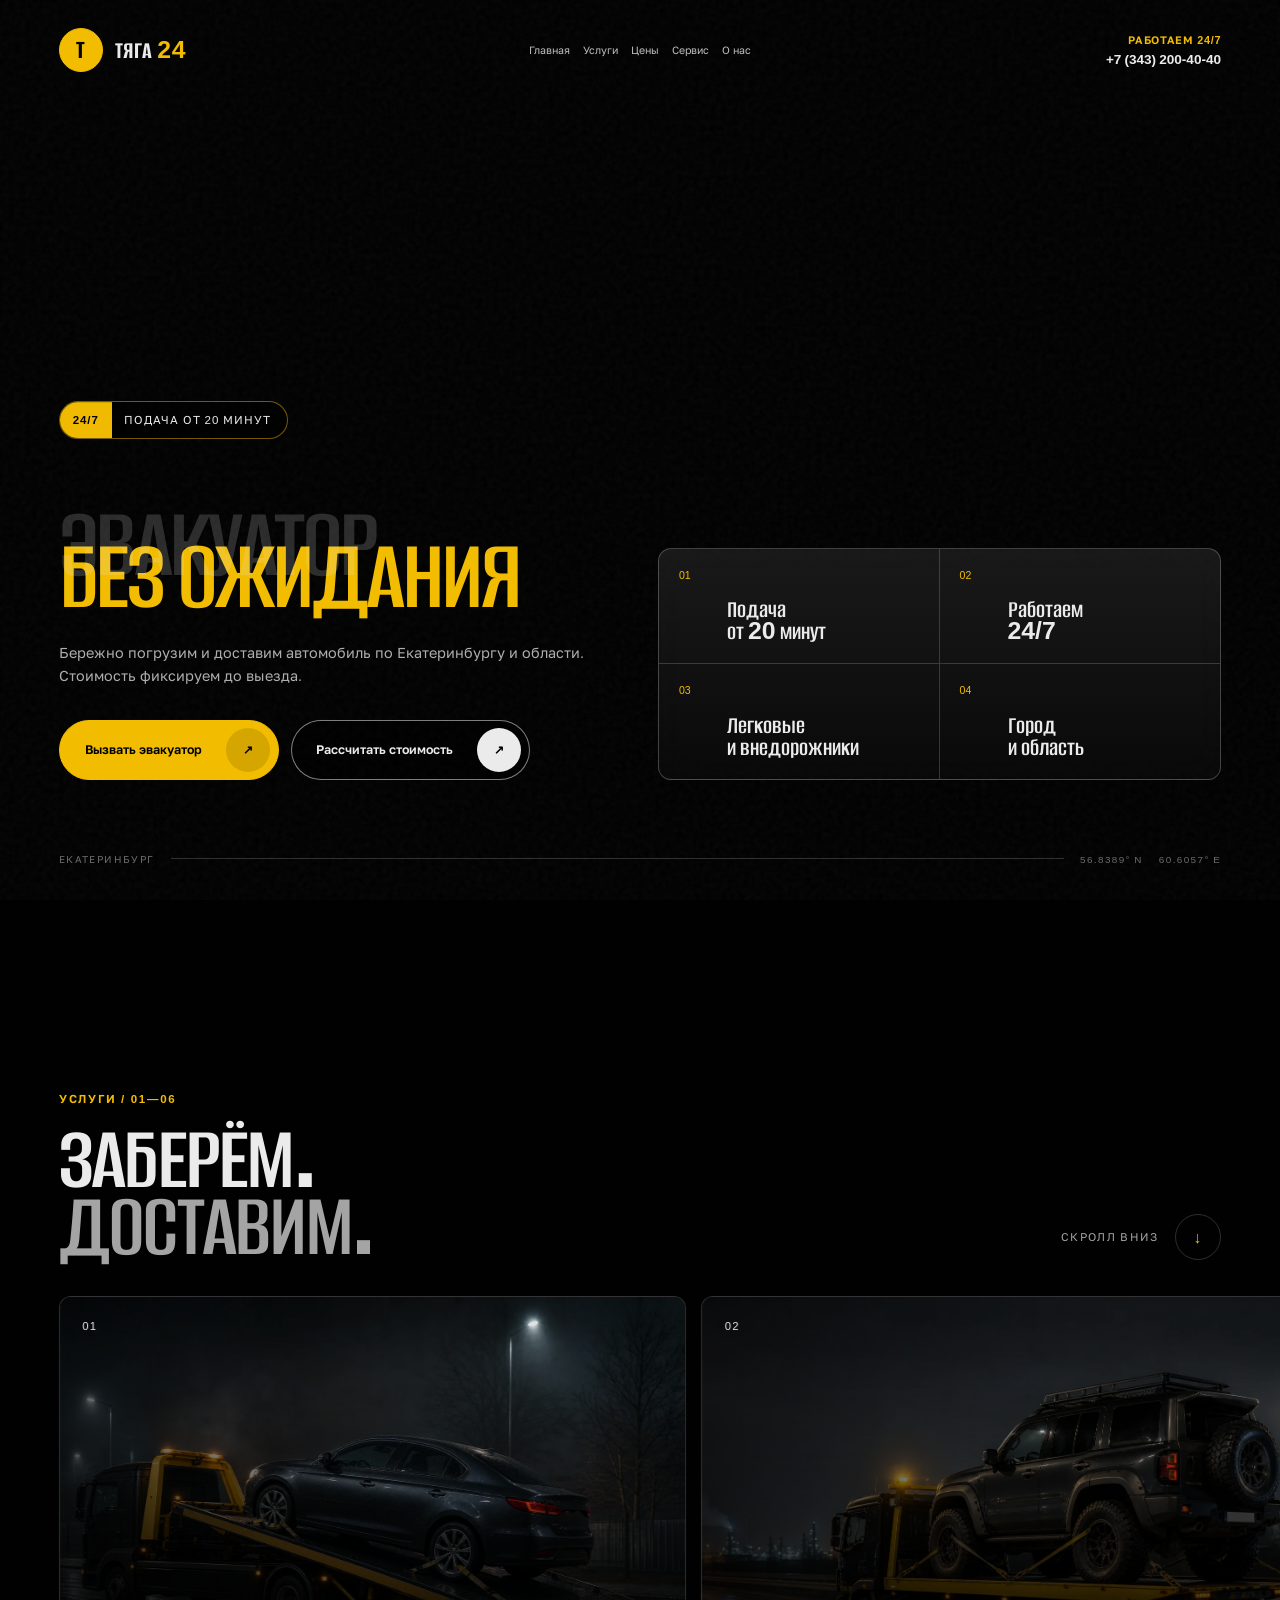
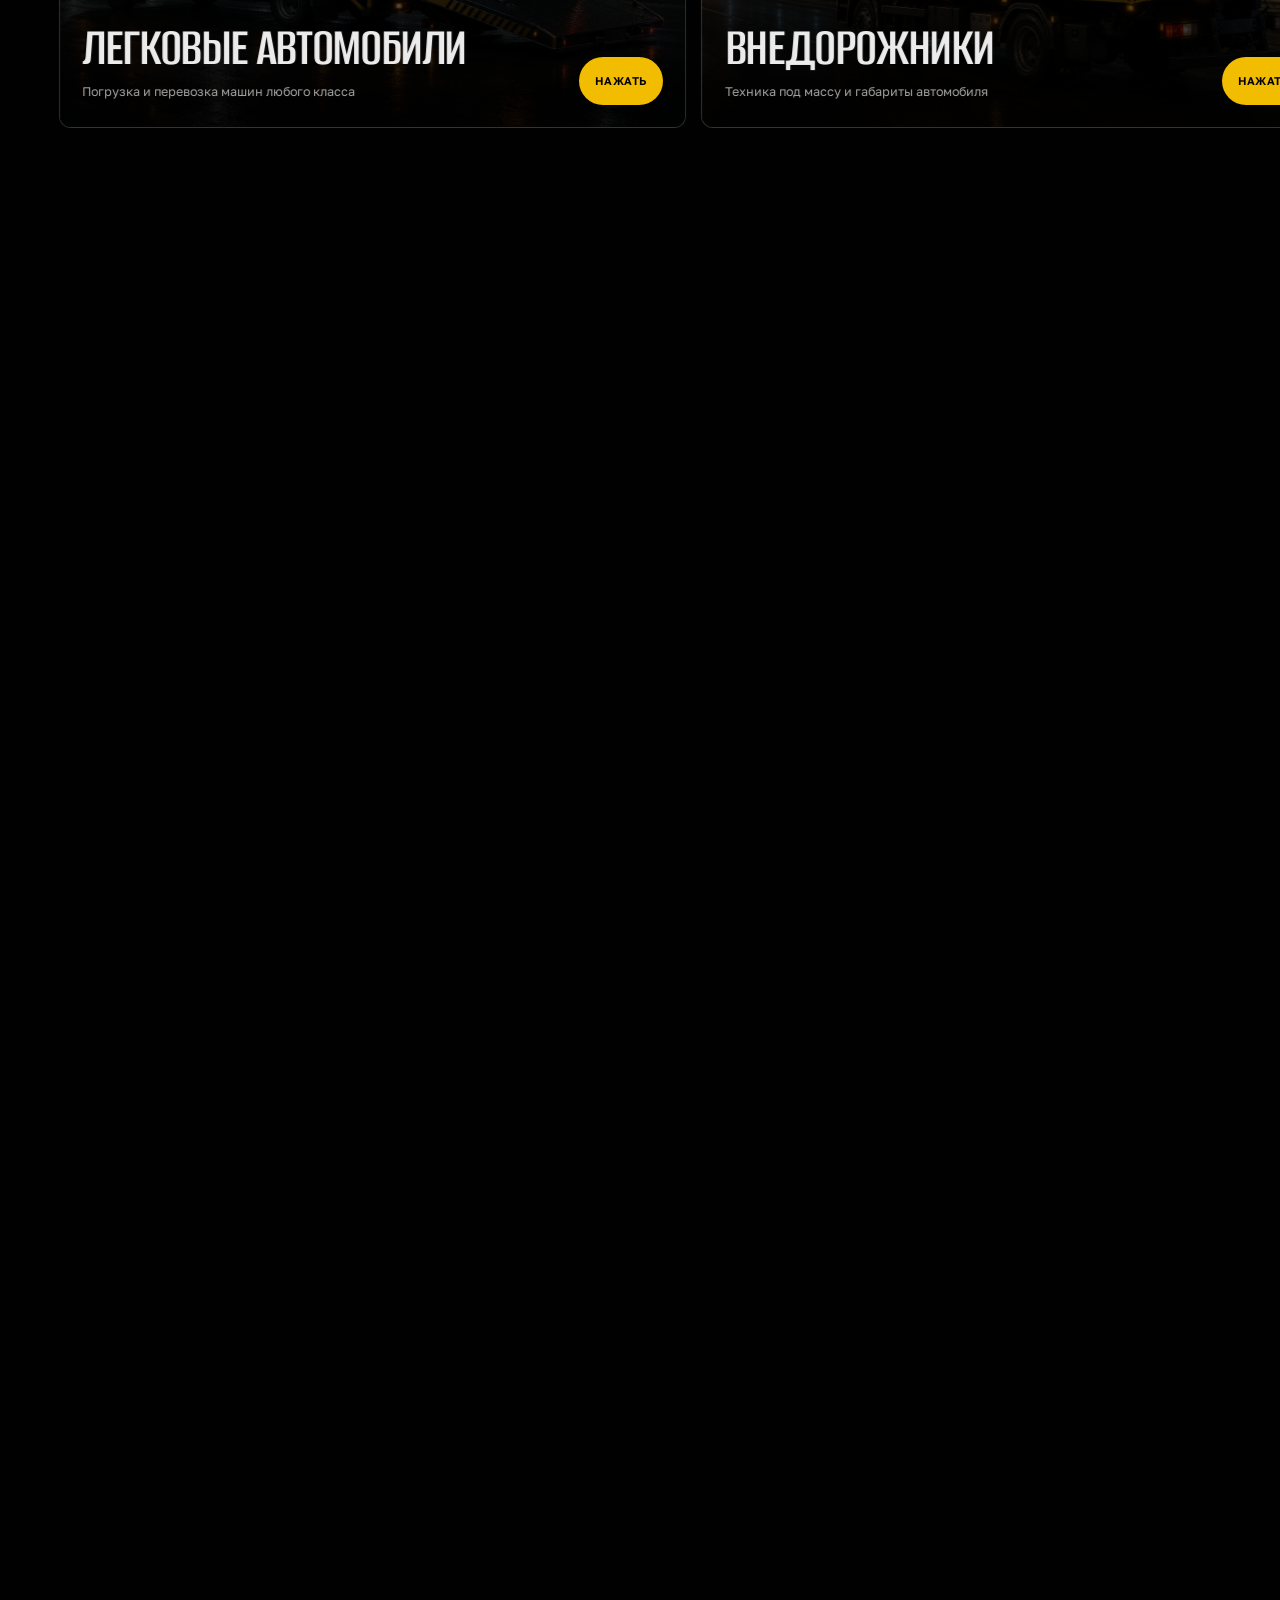
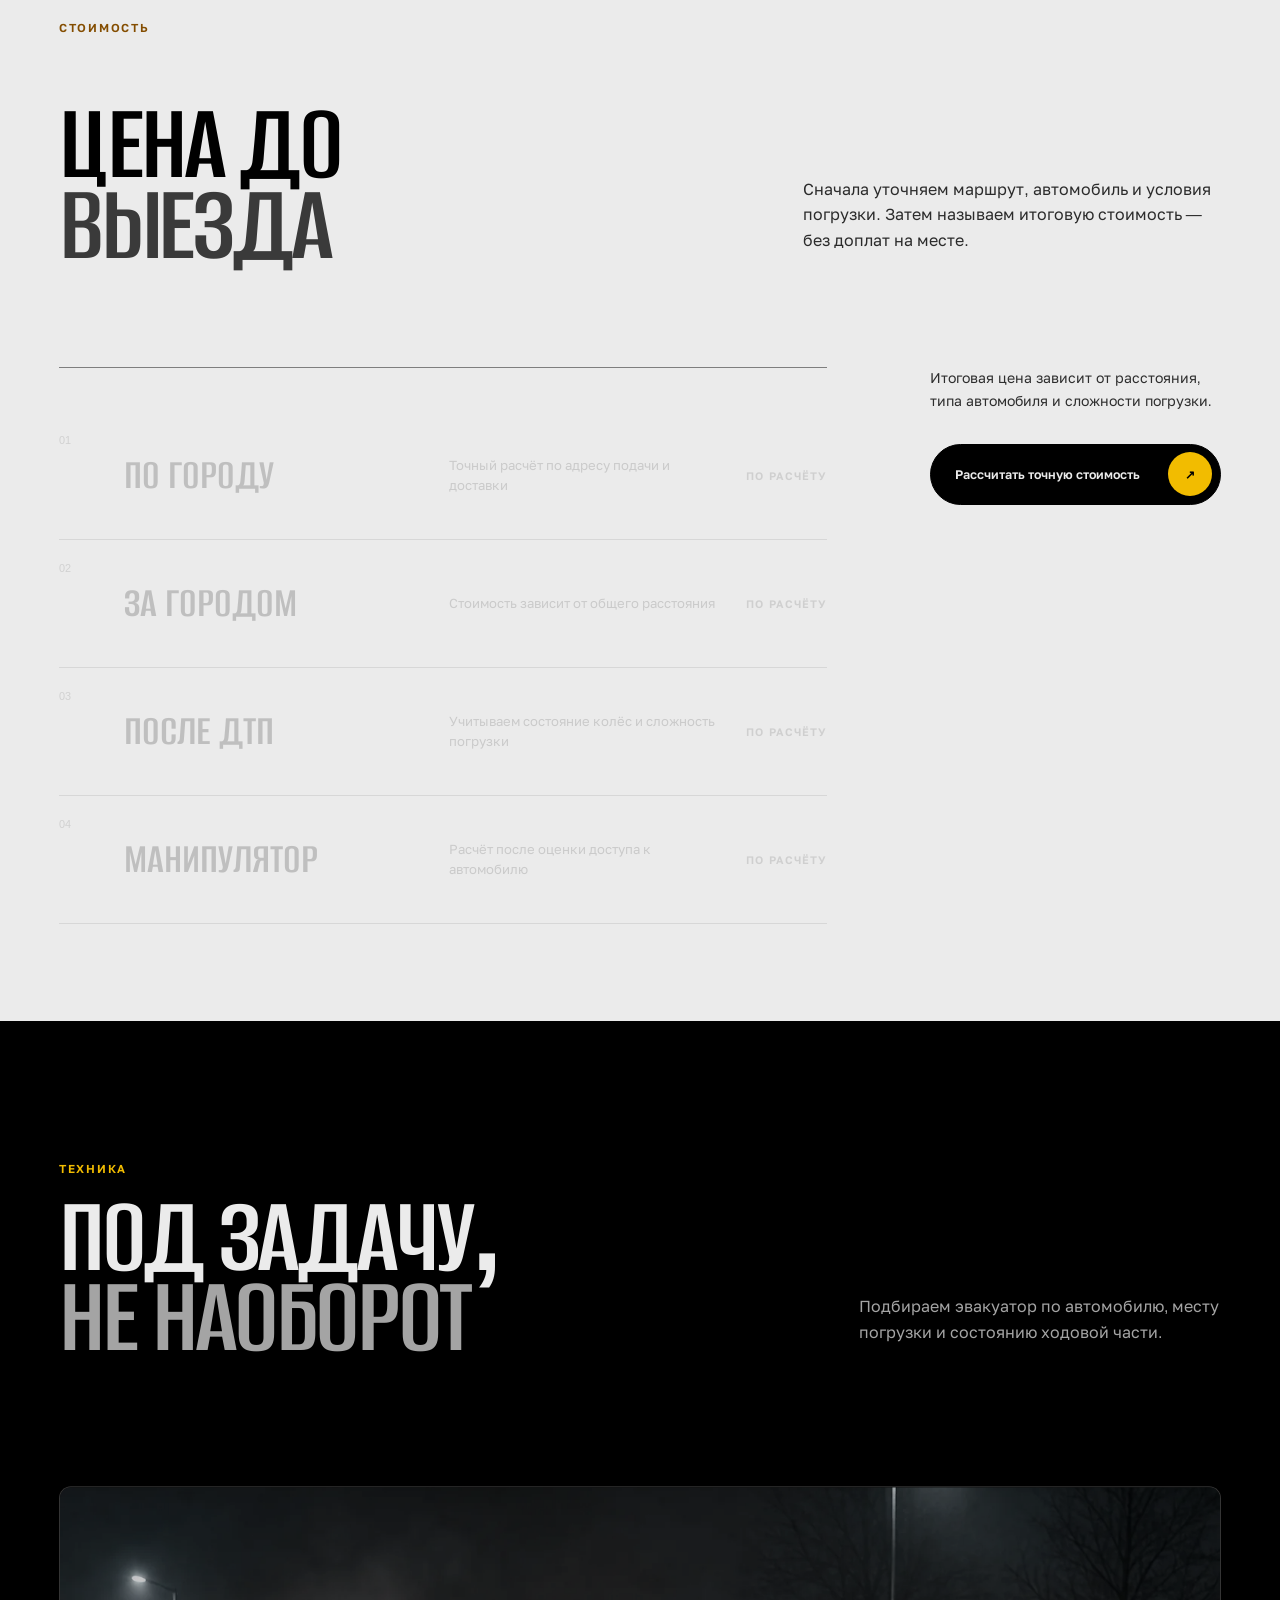
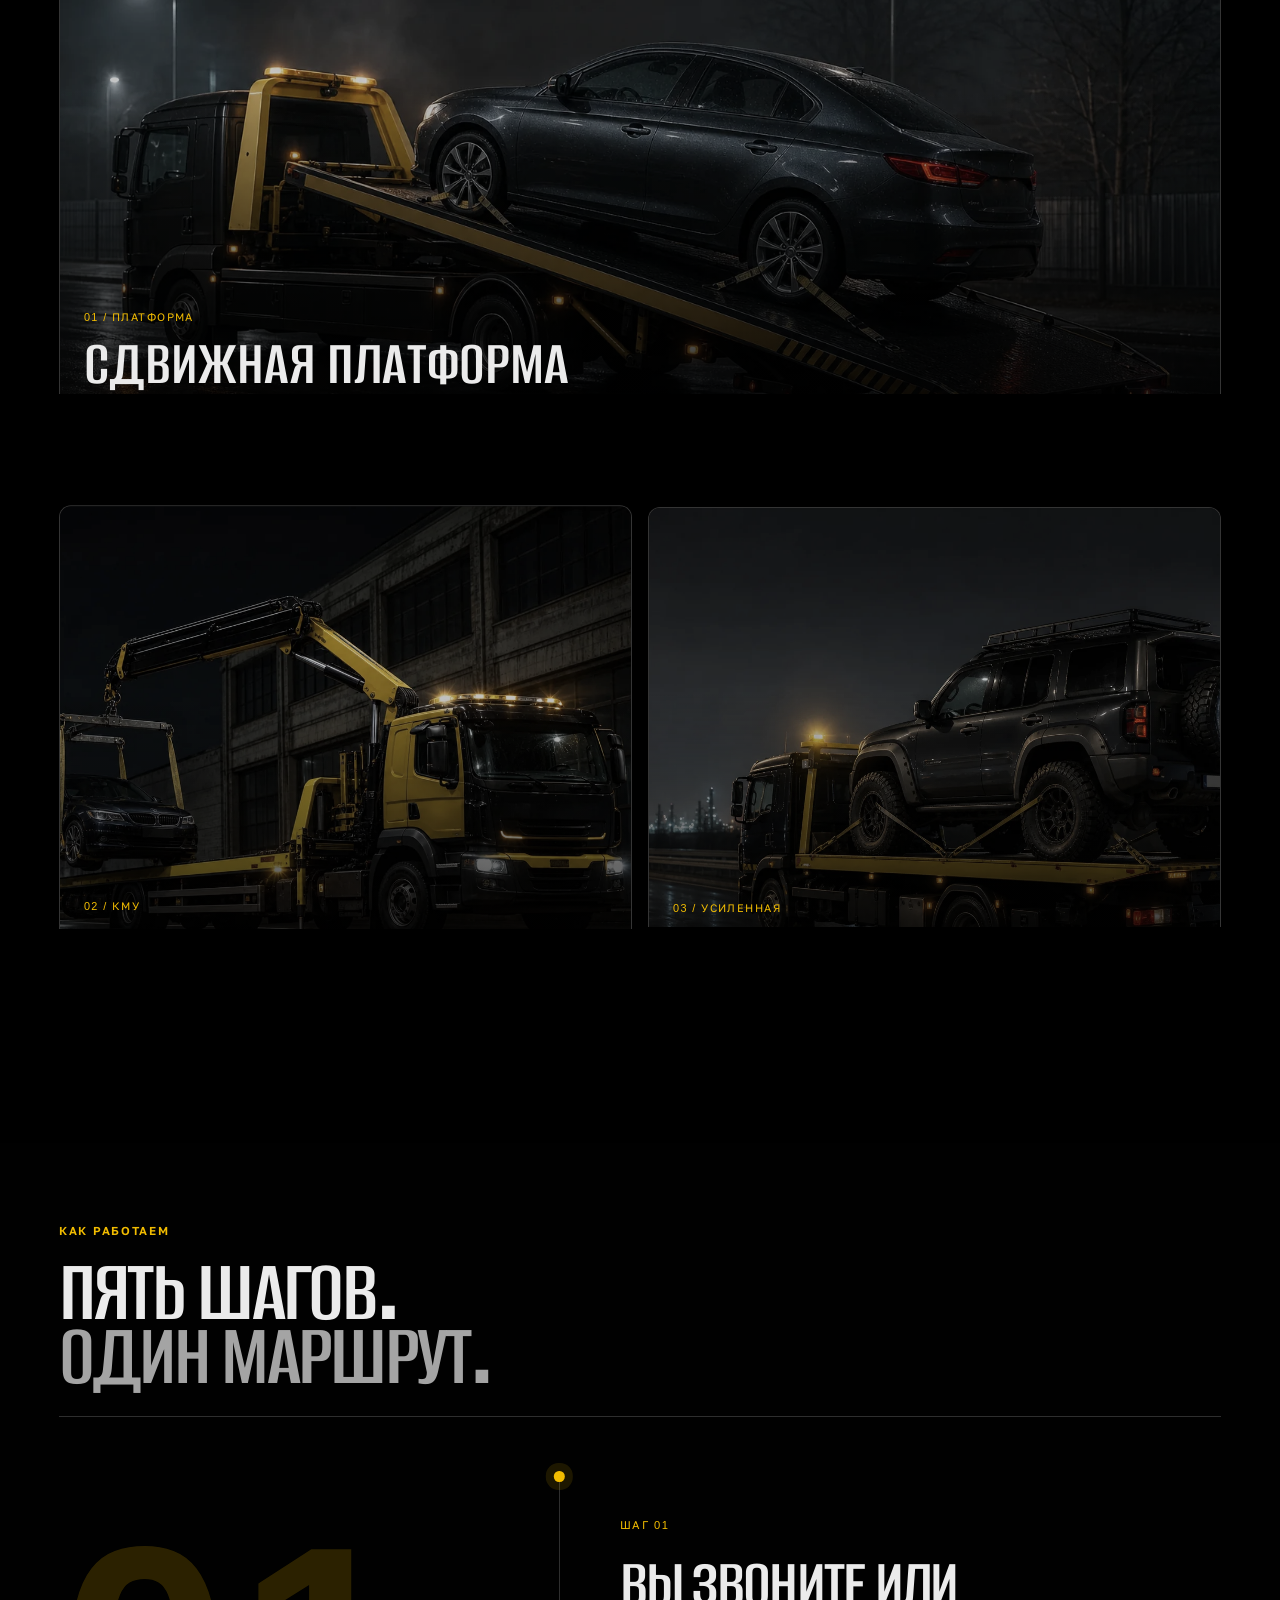
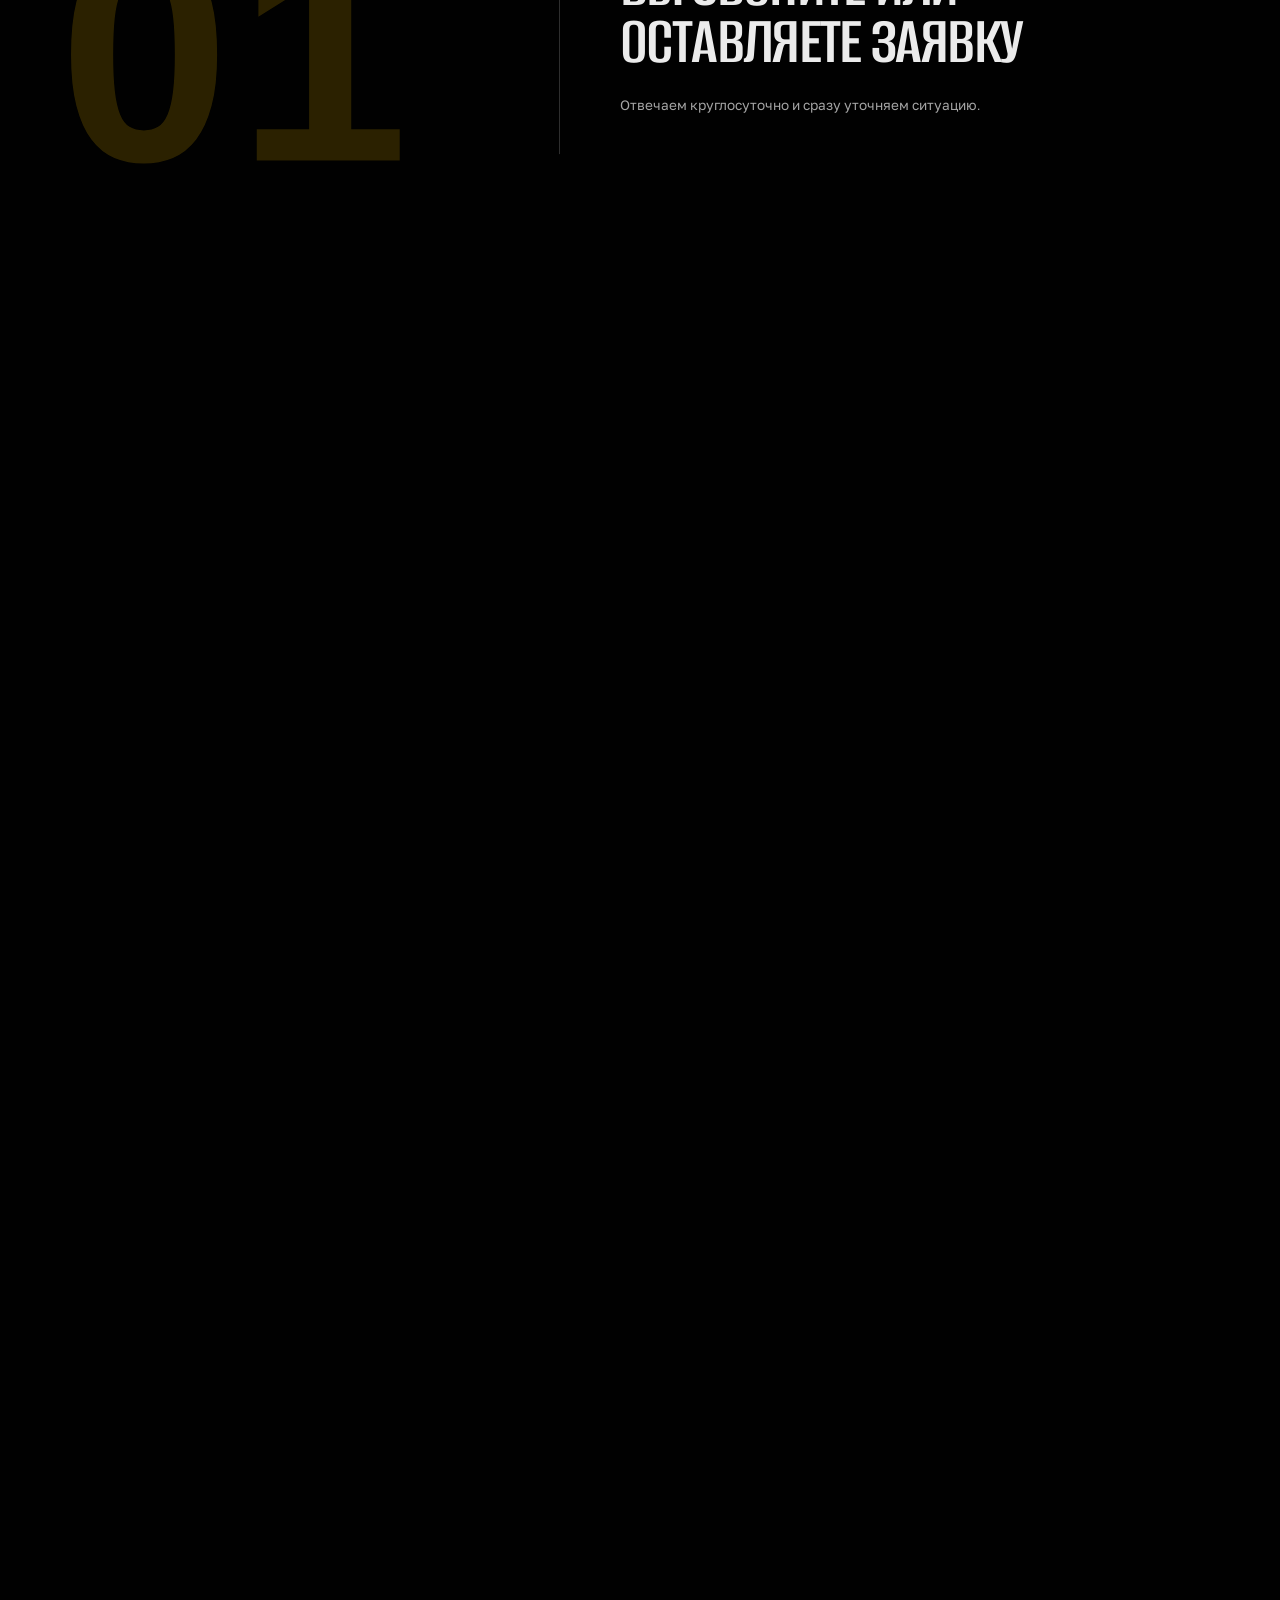
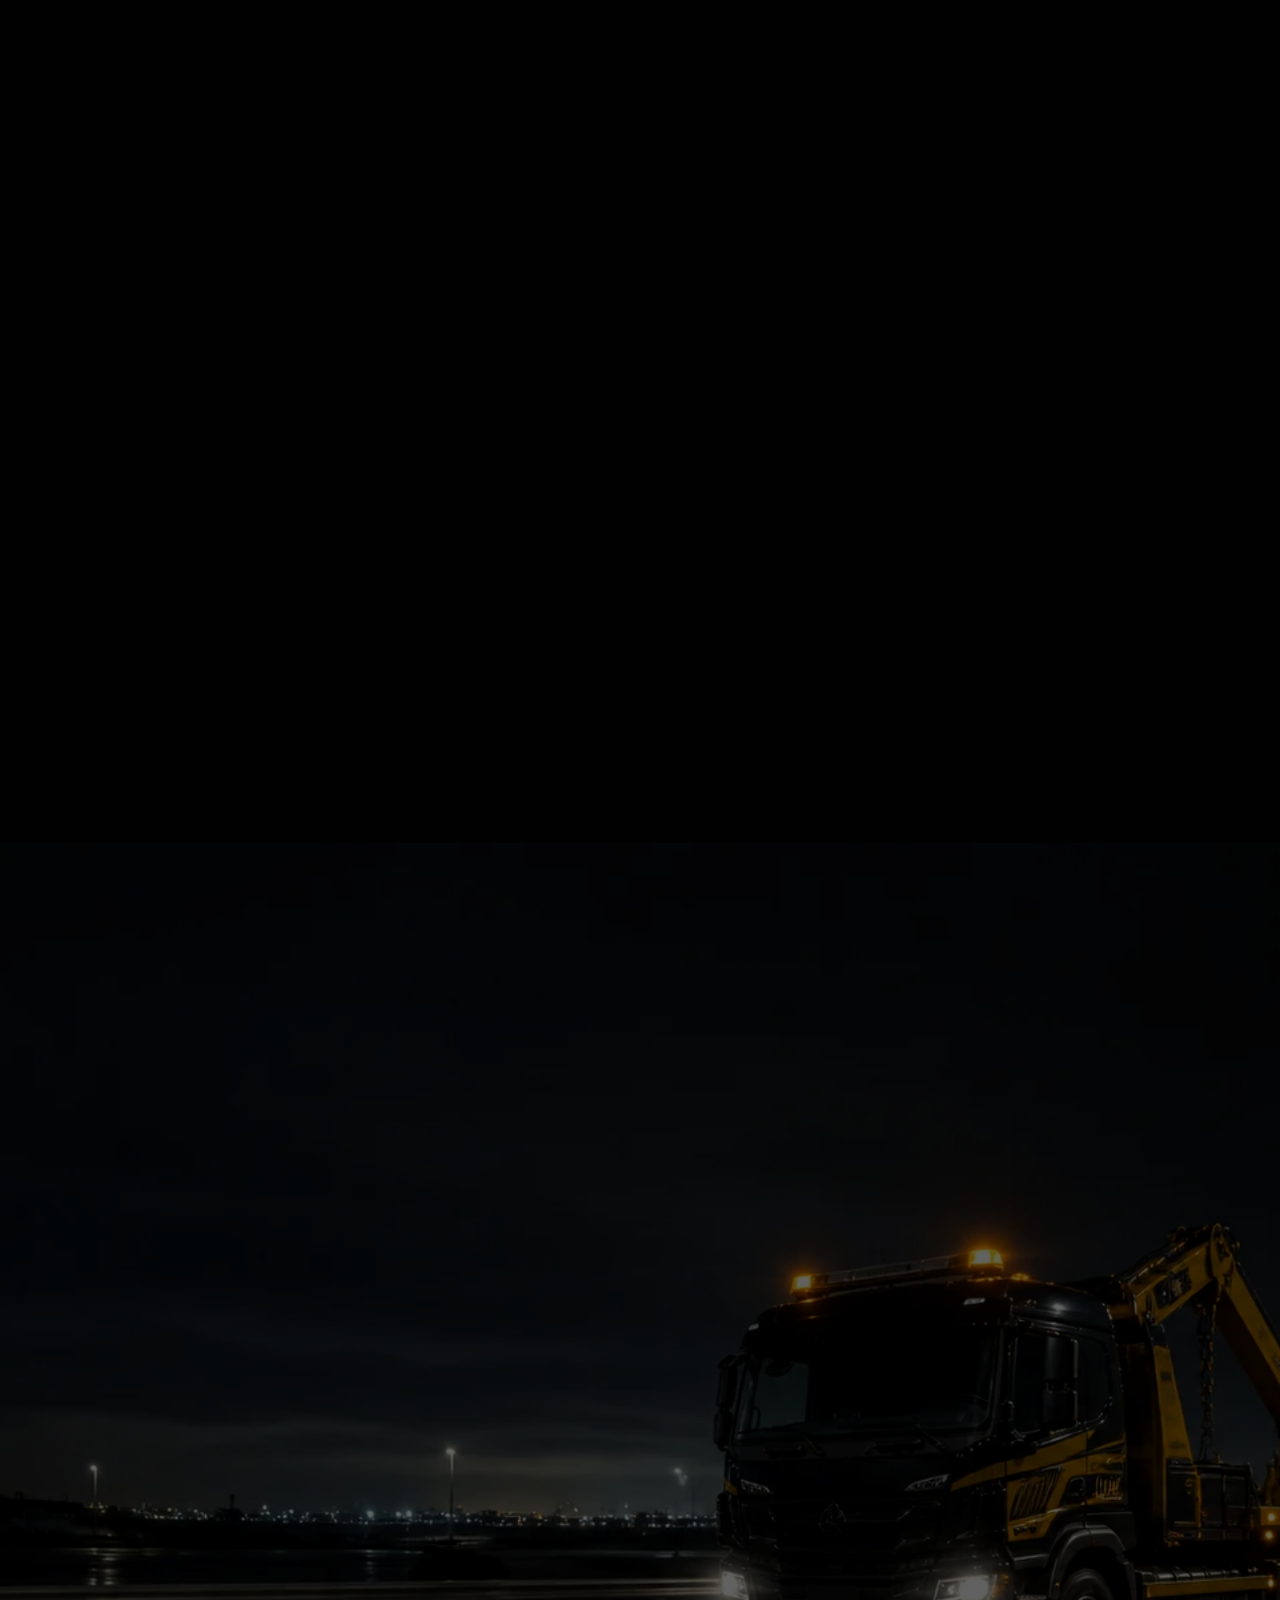
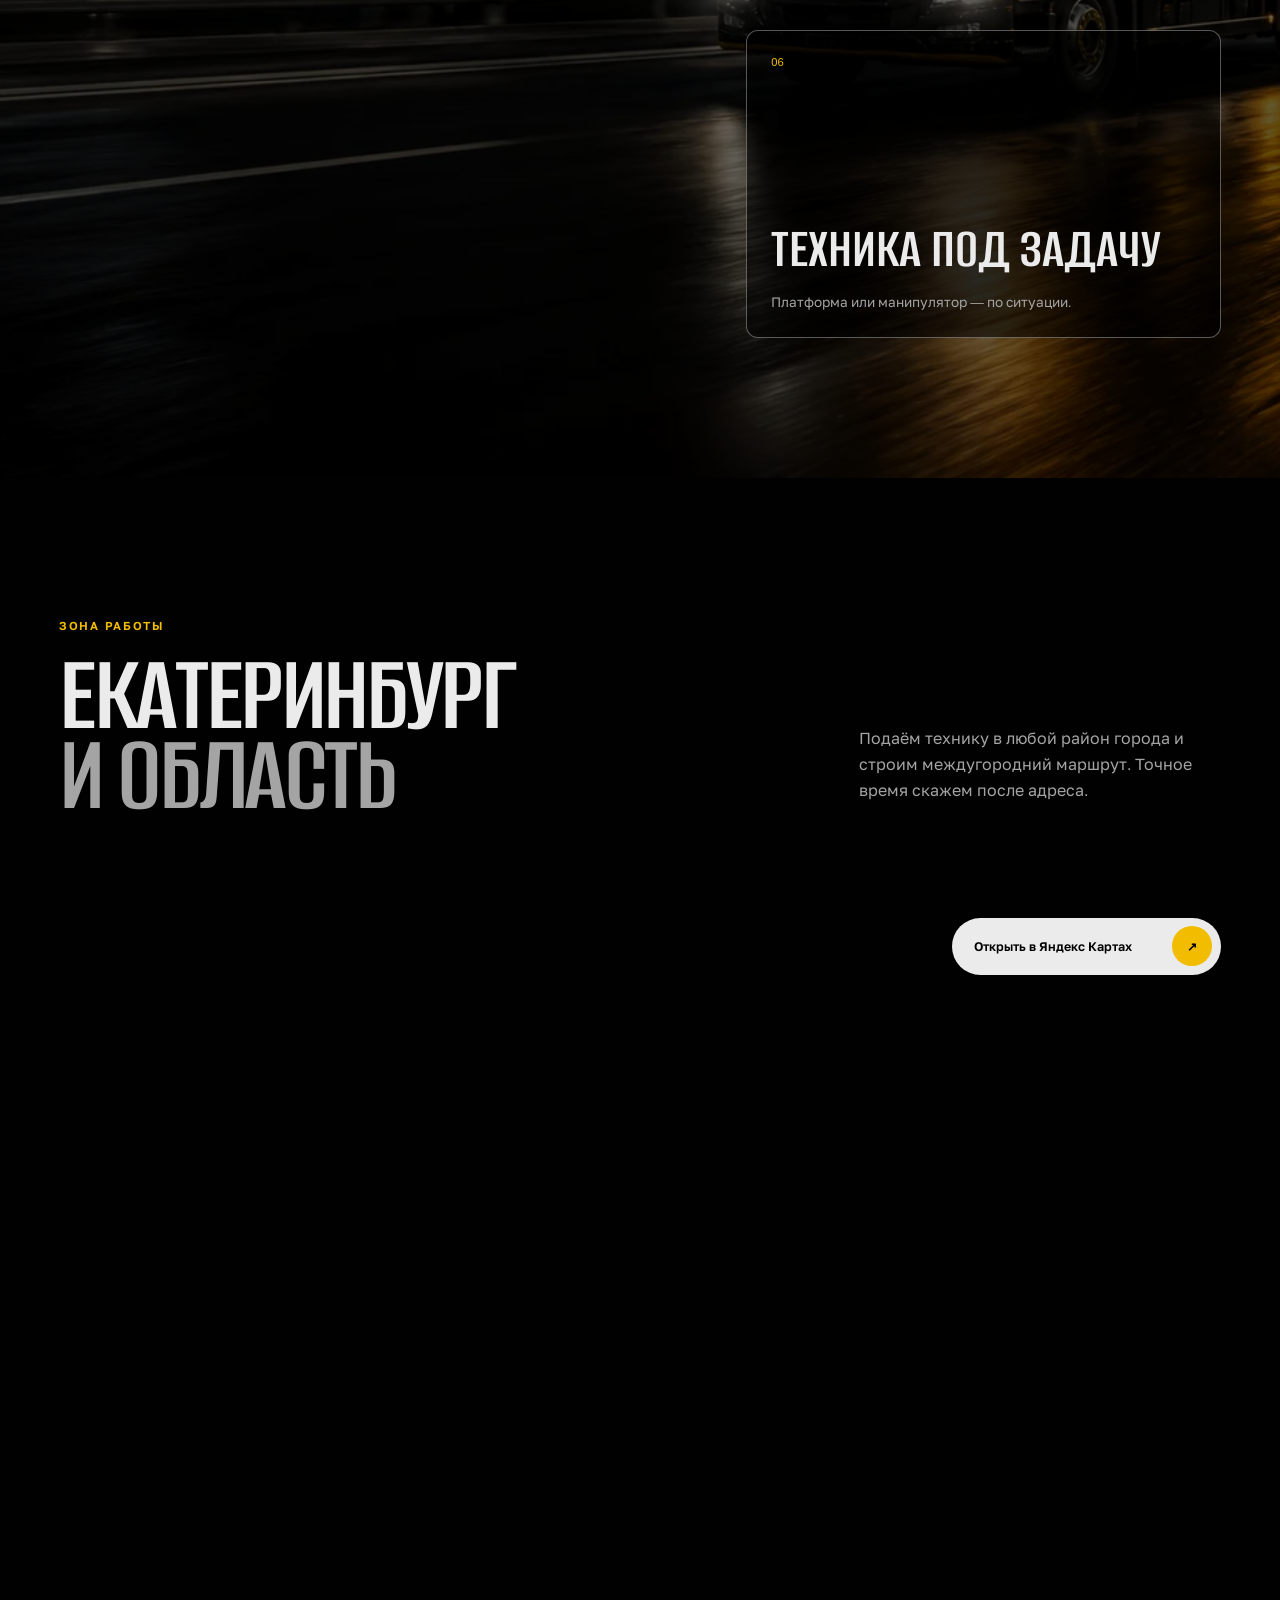
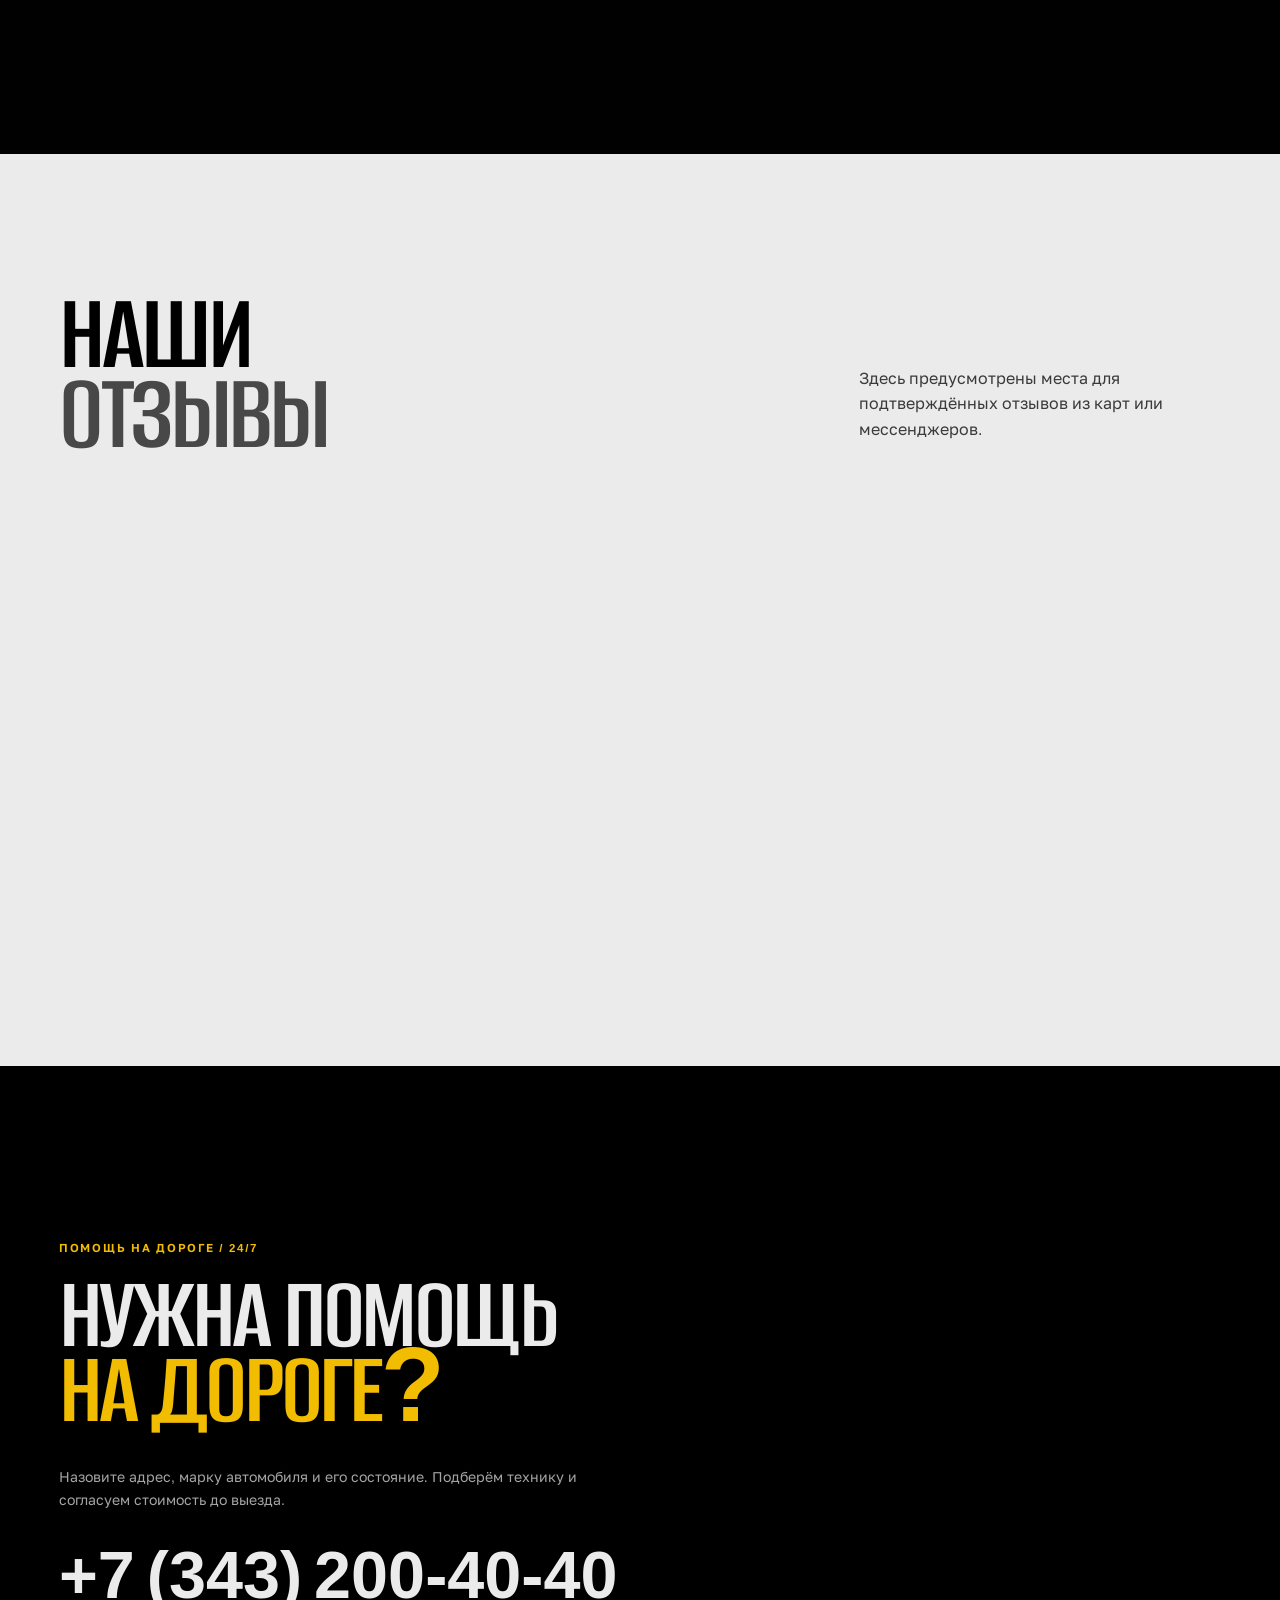
==== commit 04ac7ffd: "Add files via upload" ====
--- a/index.html
+++ b/index.html
@@ -8,7 +8,8 @@
   <title>ТЯГА 24 — эвакуатор в Екатеринбурге</title>
   <link rel="preload" href="assets/fonts/alumni-sans-cyrillic.woff2" as="font" type="font/woff2" crossorigin>
   <link rel="preload" href="assets/fonts/golos-text-cyrillic.woff2" as="font" type="font/woff2" crossorigin>
-  <link rel="preload" href="assets/hero-tow-truck.webp" as="image" type="image/webp" fetchpriority="high">
+  <link rel="preload" href="assets/hero-mobile-v2.webp" as="image" type="image/webp" media="(max-width: 767px)" fetchpriority="high">
+  <link rel="preload" href="assets/hero-tow-truck.webp" as="image" type="image/webp" media="(min-width: 768px)" fetchpriority="high">
   <link rel="stylesheet" href="styles.css">
   <script src="assets/vendor/gsap.min.js" defer></script>
   <script src="assets/vendor/ScrollTrigger.min.js" defer></script>
@@ -51,23 +52,26 @@
     </div>
 
     <button class="menu-toggle" type="button" aria-label="Открыть меню" aria-expanded="false" aria-controls="mobile-menu">
-      <span></span><span></span>
+      <span></span><span></span><span></span>
     </button>
 
-    <nav class="mobile-menu" id="mobile-menu" aria-label="Мобильная навигация" hidden>
-      <a href="#hero">Главная</a>
-      <a href="#services">Услуги</a>
-      <a href="#prices">Цены</a>
-      <a href="#fleet" aria-label="Сервис: техника, процесс работы и преимущества">Сервис</a>
-      <a href="#coverage" aria-label="О нас: зона работы, отзывы и контакты">О нас</a>
-      <a class="mobile-menu__phone" href="tel:+73432004040">+7 (343) 200-40-40</a>
-    </nav>
   </header>
+
+  <div class="menu-backdrop" data-menu-backdrop aria-hidden="true"></div>
+  <nav class="mobile-menu" id="mobile-menu" aria-label="Мобильная навигация" aria-hidden="true">
+    <a href="#hero">Главная</a>
+    <a href="#services">Услуги</a>
+    <a href="#prices">Цены</a>
+    <a href="#fleet" aria-label="Сервис: техника, процесс работы и преимущества">Сервис</a>
+    <a href="#coverage" aria-label="О нас: зона работы, отзывы и контакты">О нас</a>
+    <a class="mobile-menu__phone" href="tel:+73432004040">+7 (343) 200-40-40</a>
+  </nav>
 
   <main id="main">
     <section class="hero" id="hero" aria-labelledby="hero-title">
       <div class="hero__media" aria-hidden="true">
         <picture>
+          <source media="(max-width: 767px)" srcset="assets/hero-mobile-v2.webp" type="image/webp">
           <source srcset="assets/hero-tow-truck.webp" type="image/webp">
           <img src="assets/hero-tow-truck.png" alt="" width="1680" height="945" fetchpriority="high">
         </picture>
@@ -277,7 +281,13 @@
     </section>
 
     <section class="final-cta" id="contact" aria-labelledby="final-title">
-      <div class="final-cta__media" aria-hidden="true"><img src="assets/final-cta-v2.webp" alt="" width="1536" height="1024" loading="lazy"></div>
+      <div class="final-cta__media" aria-hidden="true">
+        <picture>
+          <source media="(max-width: 767px)" srcset="assets/final-mobile-v2.webp" type="image/webp">
+          <source srcset="assets/final-cta-v2.webp" type="image/webp">
+          <img src="assets/final-cta-v2.webp" alt="" width="1536" height="1024" loading="lazy">
+        </picture>
+      </div>
       <div class="final-cta__content section-shell">
         <p class="section-kicker">Помощь на дороге / 24/7</p>
         <h2 id="final-title"><span>НУЖНА ПОМОЩЬ</span><span>НА ДОРОГЕ?</span></h2>
@@ -319,7 +329,7 @@
       <div class="footer__documents"><span>Документы</span><a href="legal.html#privacy">Политика конфиденциальности</a><a href="legal.html#consent">Согласие на обработку данных</a><a href="legal.html#cookies">Использование cookie</a><a href="legal.html#details">Реквизиты</a></div>
     </div>
     <div class="footer__notice section-shell">Информация на сайте носит справочный характер и не является публичной офертой. Перед публикацией заполните реквизиты и проверьте документы с юристом.</div>
-    <div class="footer__bottom section-shell"><span>© 2026 ТЯГА 24</span><span>Эвакуация автомобилей</span></div>
+    <div class="footer__bottom section-shell"><span>© 2026 ТЯГА 24</span><span>Эвакуация автомобилей</span><span>Разработано моментом</span></div>
   </footer>
 </body>
 </html>
--- a/styles.css
+++ b/styles.css
@@ -48,7 +48,8 @@
 }
 
 body.is-loading,
-body.modal-open { overflow: hidden; }
+body.modal-open,
+body.menu-open { overflow: hidden; }
 
 /* Site intro */
 .preloader {
@@ -207,7 +208,7 @@
 .header-contact { display: flex; justify-self: end; flex-direction: column; align-items: flex-end; gap: 0.3rem; }
 .header-contact span { color: var(--yellow); font-size: 0.68rem; font-weight: 600; letter-spacing: 0.06em; text-transform: uppercase; }
 .header-contact a { white-space: nowrap; font-size: clamp(0.85rem, 0.9vw, 1.08rem); font-weight: 600; }
-.menu-toggle, .mobile-menu { display: none; }
+.menu-toggle, .mobile-menu, .menu-backdrop { display: none; }
 
 /* Hero */
 .hero {
@@ -460,7 +461,8 @@
 /* Final CTA */
 .final-cta { position: relative; min-height: 100svh; overflow: hidden; background: var(--deep); isolation: isolate; }
 .final-cta__media { position: absolute; z-index: -2; inset: 0; }
-.final-cta__media img { width: 100%; height: 100%; object-fit: cover; object-position: center; filter: saturate(0.86) brightness(0.78); }
+.final-cta__media picture, .final-cta__media img { width: 100%; height: 100%; }
+.final-cta__media img { object-fit: cover; object-position: center; filter: saturate(0.86) brightness(0.78); }
 .final-cta::after { content: ""; position: absolute; z-index: -1; inset: 0; background: linear-gradient(90deg, oklch(0.025 0 0 / 0.94) 0%, oklch(0.025 0 0 / 0.75) 34%, oklch(0.025 0 0 / 0.16) 69%, oklch(0.025 0 0 / 0.25)), linear-gradient(180deg, oklch(0.025 0 0 / 0.38), transparent 52%, oklch(0.025 0 0 / 0.7)); }
 .final-cta__content { display: flex; min-height: 100svh; flex-direction: column; align-items: flex-start; justify-content: center; padding-top: 6rem; padding-bottom: 5rem; }
 .final-cta h2 { display: flex; max-width: 58rem; flex-direction: column; font-family: var(--display); font-size: clamp(5rem, 8.2vw, 9.4rem); font-weight: 600; letter-spacing: -0.035em; line-height: 0.72; }
@@ -486,7 +488,8 @@
 .footer__documents a { width: max-content; max-width: 100%; transition: color 180ms ease; }
 .footer__documents a:hover { color: var(--yellow); }
 .footer__notice { margin-top: 3rem; color: var(--muted); font-size: 0.68rem; line-height: 1.6; }
-.footer__bottom { display: flex; justify-content: space-between; margin-top: 5rem; padding-top: 1.2rem; border-top: 1px solid var(--line); color: var(--muted); font-size: 0.68rem; }
+.footer__bottom { display: flex; flex-wrap: wrap; justify-content: space-between; margin-top: 5rem; padding-top: 1.2rem; border-top: 1px solid var(--line); color: var(--muted); font-size: 0.68rem; }
+.footer__bottom span:last-child { color: var(--steel); }
 
 /* Legal page */
 .legal-page { background: var(--deep); }
@@ -519,17 +522,21 @@
 .legal-footer a { color: var(--steel); }
 
 @media (max-width: 1100px) {
-  .site-header { grid-template-columns: 1fr auto auto; }
+  .site-header { right: 0; left: 0; grid-template-columns: 1fr auto auto; margin-inline: auto; transform: none; }
   .desktop-nav { display: none; }
   .header-contact span { display: none; }
-  .menu-toggle { display: grid; width: 2.75rem; height: 2.75rem; padding: 0; place-content: center; gap: 0.35rem; border: 1px solid var(--line); border-radius: 50%; color: inherit; background: transparent; cursor: pointer; }
-  .menu-toggle span { width: 1rem; height: 1px; background: currentColor; transition: transform 240ms ease; }
-  .menu-toggle[aria-expanded="true"] span:first-child { transform: translateY(0.19rem) rotate(45deg); }
-  .menu-toggle[aria-expanded="true"] span:last-child { transform: translateY(-0.19rem) rotate(-45deg); }
-  .mobile-menu { position: absolute; top: 5.8rem; right: var(--edge); left: var(--edge); display: flex; max-height: calc(100svh - 7rem); flex-direction: column; overflow-y: auto; padding: 1rem; border: 1px solid var(--line); background: oklch(0.055 0 0 / 0.98); }
-  .mobile-menu[hidden] { display: none; }
-  .mobile-menu a { min-height: 3.4rem; padding: 1rem 0.5rem; border-bottom: 1px solid var(--line); }
+  .menu-toggle { position: relative; z-index: 4; display: grid; width: 2.75rem; height: 2.75rem; padding: 0; place-content: center; gap: 0.3rem; border: 1px solid var(--line); border-radius: 50%; color: inherit; background: oklch(0.04 0 0 / 0.52); cursor: pointer; }
+  .menu-toggle span { width: 1rem; height: 1px; background: currentColor; transform-origin: center; transition: transform 300ms var(--ease), opacity 180ms ease; }
+  .menu-toggle[aria-expanded="true"] span:first-child { transform: translateY(0.31rem) rotate(45deg); }
+  .menu-toggle[aria-expanded="true"] span:nth-child(2) { opacity: 0; transform: scaleX(0); }
+  .menu-toggle[aria-expanded="true"] span:last-child { transform: translateY(-0.31rem) rotate(-45deg); }
+  .menu-backdrop { position: fixed; z-index: 1; inset: 0; display: block; visibility: hidden; background: oklch(0.02 0 0 / 0.74); opacity: 0; pointer-events: none; transition: opacity 360ms ease, visibility 0s linear 360ms; }
+  .mobile-menu { position: fixed; z-index: 3; top: 0; right: 0; bottom: 0; display: flex; visibility: hidden; width: min(88vw, 24rem); flex-direction: column; overflow-y: auto; padding: 6.8rem 1.4rem 2rem; border-left: 1px solid var(--line); background: oklch(0.045 0 0 / 0.985); box-shadow: -2rem 0 5rem oklch(0 0 0 / 0.34); transform: translateX(104%); transition: transform 480ms var(--ease), visibility 0s linear 480ms; }
+  .mobile-menu::before { content: "Навигация"; padding: 0 0.5rem 1.25rem; color: var(--yellow); font-size: 0.66rem; font-weight: 600; letter-spacing: 0.15em; text-transform: uppercase; }
+  .mobile-menu a { display: flex; min-height: 3.75rem; align-items: center; padding: 1rem 0.5rem; border-bottom: 1px solid var(--line); font-family: var(--display); font-size: 1.65rem; font-weight: 600; line-height: 1; text-transform: uppercase; }
   .mobile-menu__phone { color: var(--yellow); border-bottom: 0 !important; font-weight: 600; }
+  body.menu-open .menu-backdrop { visibility: visible; opacity: 1; pointer-events: auto; transition-delay: 0s; }
+  body.menu-open .mobile-menu { visibility: visible; transform: translateX(0); transition-delay: 0s; }
   .hero__copy { width: min(40rem, 56vw); }
   .hero__facts { right: var(--edge); left: auto; width: min(35rem, 40vw); }
   .services { height: 400vh; }
@@ -560,25 +567,20 @@
   .header-contact a { font-size: 0; }
   .header-contact a::after { content: "Позвонить"; display: grid; min-width: 4.7rem; height: 2.4rem; place-items: center; border: 1px solid var(--line); border-radius: 999px; color: var(--steel); font-size: 0.72rem; }
   .menu-toggle { width: 2.4rem; height: 2.4rem; }
-  .mobile-menu { top: 4.8rem; }
-
-  .hero { min-height: 59rem; }
-  .hero__media { top: 19rem; height: 33rem; }
-  .hero__media img { object-position: 66% center; }
-  .hero__veil { background: linear-gradient(180deg, oklch(0.035 0 0) 0 25%, oklch(0.035 0 0 / 0.55) 47%, oklch(0.035 0 0 / 0.96) 76% 100%); }
-  .hero__content { min-height: 59rem; justify-content: flex-start; padding-top: 7.5rem; padding-bottom: 4.2rem; }
+  .hero { min-height: max(54rem, 100svh); }
+  .hero__media { top: 0; height: 100%; }
+  .hero__media img { object-position: center bottom; filter: saturate(0.88) brightness(0.78); }
+  .hero__veil { background: linear-gradient(180deg, oklch(0.025 0 0 / 0.98) 0 17%, oklch(0.025 0 0 / 0.78) 39%, oklch(0.025 0 0 / 0.32) 64%, oklch(0.025 0 0 / 0.9) 100%), linear-gradient(90deg, oklch(0.025 0 0 / 0.65), transparent 88%); }
+  .hero__content { min-height: max(54rem, 100svh); justify-content: flex-end; padding-top: 8rem; padding-bottom: 4.5rem; }
   .hero__copy { width: 100%; }
-  .eyebrow { margin-bottom: 1.4rem; }
-  .hero h1 { font-size: clamp(4.25rem, 20vw, 6rem); line-height: 0.75; }
-  .hero__lead { max-width: 22rem; margin-top: 1.4rem; font-size: 0.83rem; }
-  .hero__actions { margin-top: 1.4rem; }
+  .eyebrow { display: none; }
+  .hero h1 { font-size: clamp(4.05rem, 18.4vw, 5.25rem); line-height: 0.75; }
+  .hero__lead { max-width: 22rem; margin-top: 1.5rem; font-size: 0.83rem; }
+  .hero__actions { display: grid; gap: 0.7rem; margin-top: 1.8rem; }
+  .hero__actions .button { width: 100%; }
   .hero__actions .button { min-height: 3.3rem; padding-left: 1.1rem; }
   .hero__actions .button i { width: 2.35rem; height: 2.35rem; }
-  .hero__facts { position: absolute; right: var(--edge); bottom: 4.2rem; left: var(--edge); width: auto; grid-template-columns: repeat(4, 1fr); border: 0; border-radius: 0; background: transparent; backdrop-filter: none; }
-  .hero__facts article { display: flex; aspect-ratio: 1; min-height: 0; flex-direction: column; justify-content: space-between; gap: 0.5rem; padding: 0.7rem; border: 1px solid var(--line) !important; background: oklch(0.065 0 0 / 0.86); }
-  .hero__facts article + article { border-left: 0 !important; }
-  .hero__facts span { font-size: 0.54rem; }
-  .hero__facts strong { font-size: clamp(0.9rem, 4.2vw, 1.2rem); line-height: 0.86; }
+  .hero__facts { display: none; }
   .hero__status { bottom: 1.35rem; }
   .hero__status span:nth-last-child(-n+2) { display: none; }
 
@@ -586,8 +588,7 @@
   .services__sticky { position: relative; height: auto; min-height: 0; overflow: visible; }
   .services__intro { height: auto; align-items: end; padding-bottom: 3rem; }
   .services__intro .section-title { font-size: clamp(4rem, 17vw, 5.6rem); }
-  .scroll-hint span { display: none; }
-  .scroll-hint b { transform: rotate(-90deg); }
+  .scroll-hint { display: none; }
   .services__track { width: auto; gap: 0.8rem; overflow-x: auto; overscroll-behavior-inline: contain; padding-right: var(--edge); padding-bottom: 1rem; scroll-padding-inline: var(--edge); scroll-snap-type: x mandatory; scrollbar-width: none; }
   .services__track::-webkit-scrollbar { display: none; }
   .service-card { width: 84vw; height: 29rem; scroll-snap-align: start; }
@@ -631,7 +632,11 @@
   .advantages article, .advantages article:nth-child(n) { grid-column: auto; min-height: 19rem; }
   .advantages h3 { font-size: clamp(3rem, 13vw, 4rem); }
 
-  .map-placeholder { min-height: 36rem; }
+  .coverage > .section-shell { display: flex; flex-direction: column; }
+  .coverage__head { order: 1; }
+  .map-placeholder { order: 2; min-height: 36rem; margin-top: 3rem; }
+  .map-actions { order: 3; justify-content: center; margin-top: 1rem; }
+  .map-actions a { width: auto; max-width: calc(100% - 1rem); gap: clamp(1.1rem, 7vw, 2.5rem); }
   .map-radius--one { width: 12rem; height: 12rem; }
   .map-radius--two { width: 22rem; height: 22rem; }
   .map-pin { top: 42%; }
@@ -641,7 +646,7 @@
   .reviews blockquote { font-size: clamp(2rem, 9vw, 2.8rem); }
 
   .final-cta { min-height: 56rem; }
-  .final-cta__media img { object-position: 63% center; }
+  .final-cta__media img { object-position: center top; filter: saturate(0.84) brightness(0.74); }
   .final-cta::after { background: linear-gradient(180deg, oklch(0.025 0 0 / 0.34), oklch(0.025 0 0 / 0.48) 40%, oklch(0.025 0 0 / 0.94) 72%, var(--deep)); }
   .final-cta__content { min-height: 56rem; justify-content: flex-end; padding-top: 8rem; padding-bottom: 4rem; }
   .final-cta h2 { font-size: clamp(4.3rem, 18vw, 6rem); }
@@ -651,7 +656,8 @@
   .footer__brand { justify-content: flex-start; font-size: 33vw; text-align: left; }
   .footer__grid { grid-template-columns: 1fr; }
   .footer__grid > div { min-height: 7rem; }
-  .footer__bottom { gap: 1rem; }
+  .footer__bottom { align-items: center; gap: 1rem 2rem; }
+  .footer__bottom span:last-child { width: 100%; padding-top: 1rem; border-top: 1px solid var(--line); }
 
   .legal-main { padding-top: 4rem; }
   .legal-hero { grid-template-columns: 1fr; }
@@ -663,9 +669,8 @@
 }
 
 @media (max-width: 390px) {
-  .hero { min-height: 57rem; }
-  .hero__content { min-height: 57rem; }
-  .hero__facts strong { font-size: 0.84rem; }
+  .hero { min-height: max(54rem, 100svh); }
+  .hero__content { min-height: max(54rem, 100svh); }
   .header-contact { display: none; }
   .site-header { grid-template-columns: 1fr auto; }
 }
@@ -673,8 +678,6 @@
 @media (max-width: 350px) {
   .hero h1 { font-size: 4.05rem; }
   .hero__actions .button { width: 100%; }
-  .hero__facts { grid-template-columns: repeat(2, 1fr); bottom: 3.8rem; }
-  .hero__facts article { aspect-ratio: auto; min-height: 4.8rem; }
   .hero { min-height: 63rem; }
   .hero__content { min-height: 63rem; }
 }
